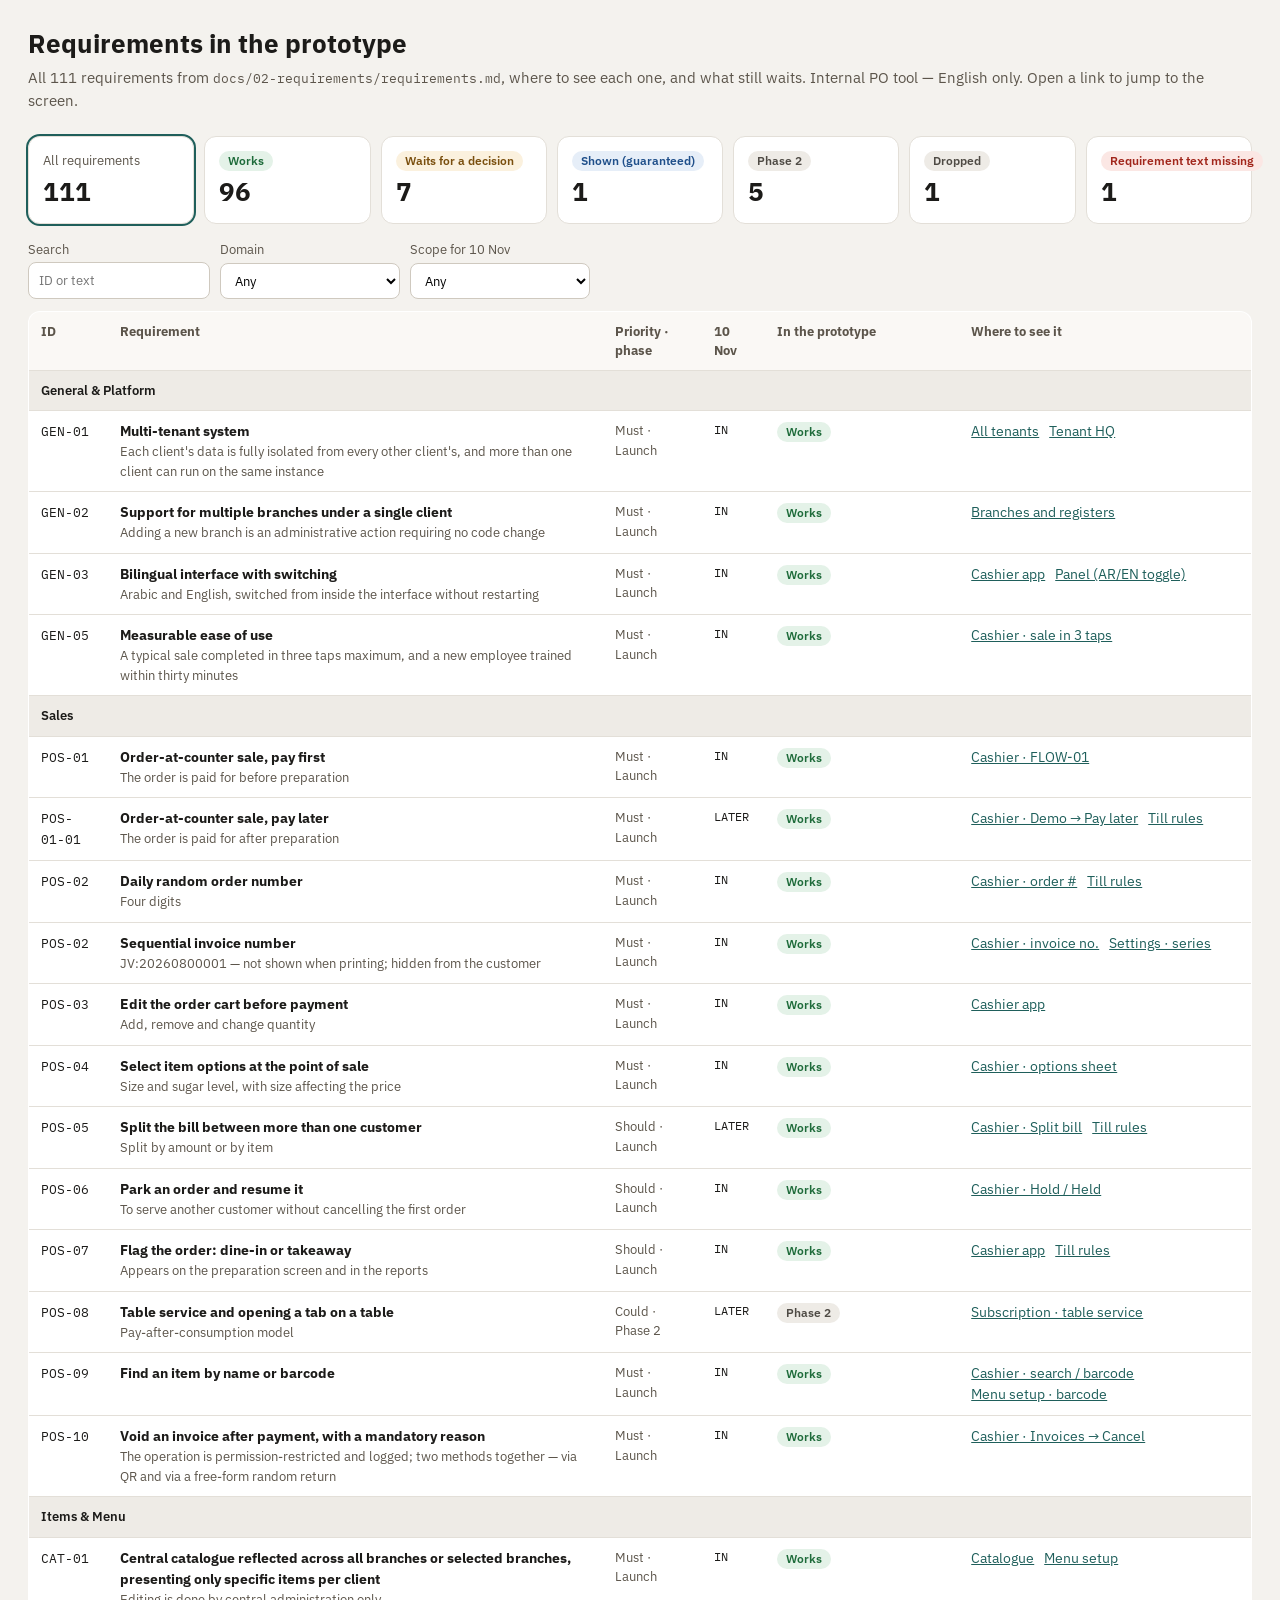
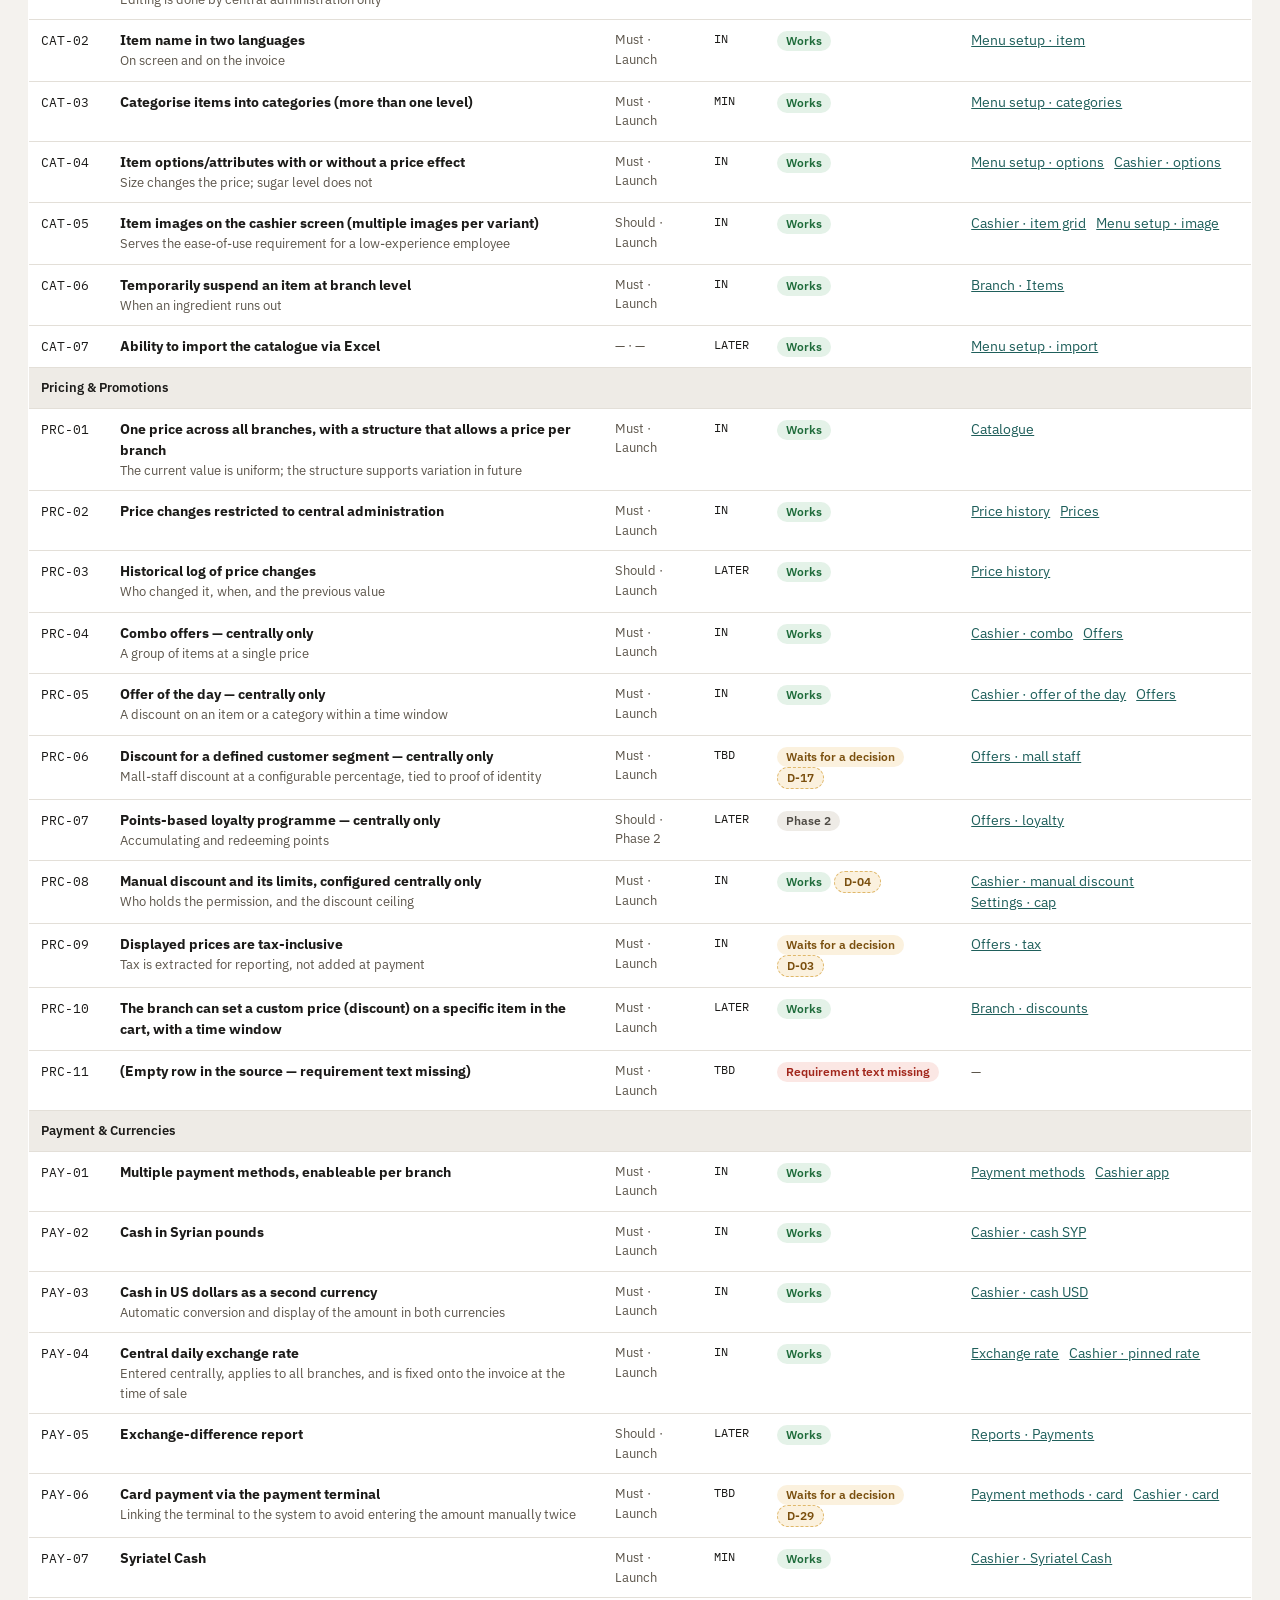
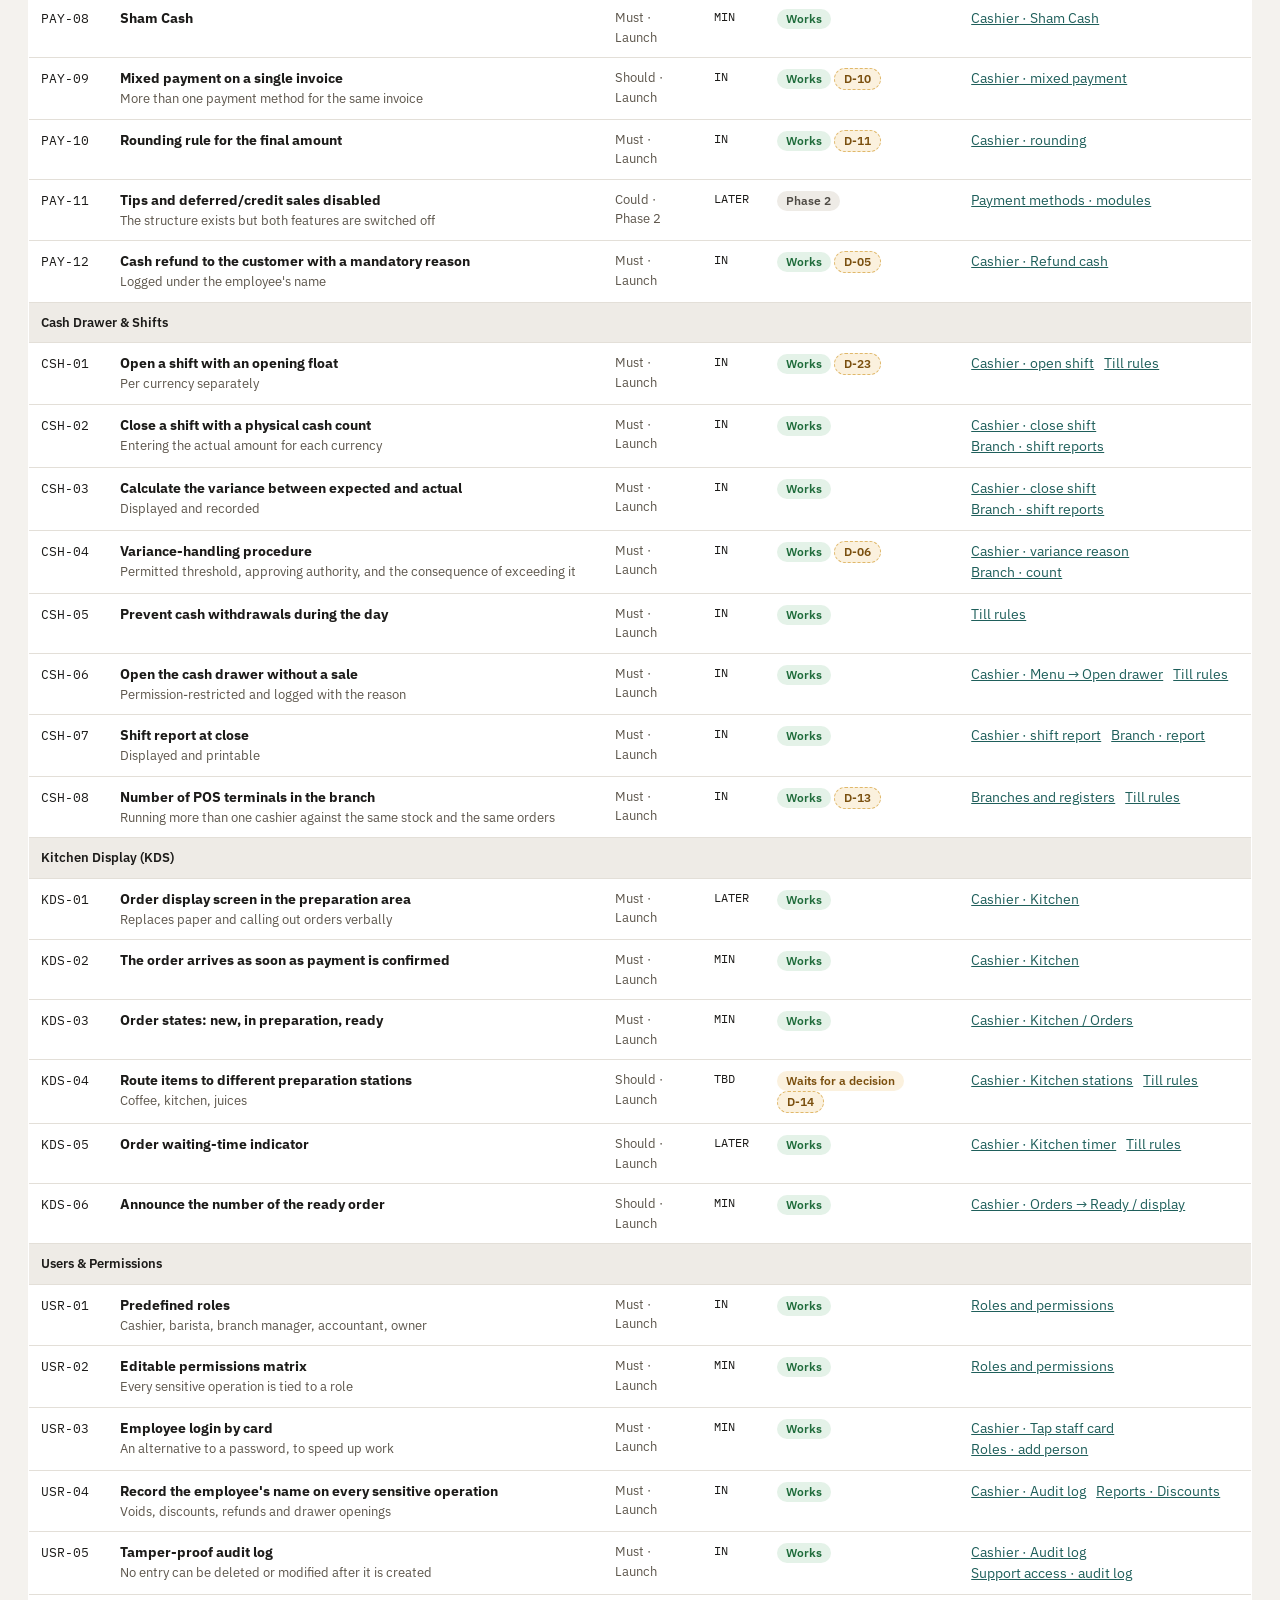
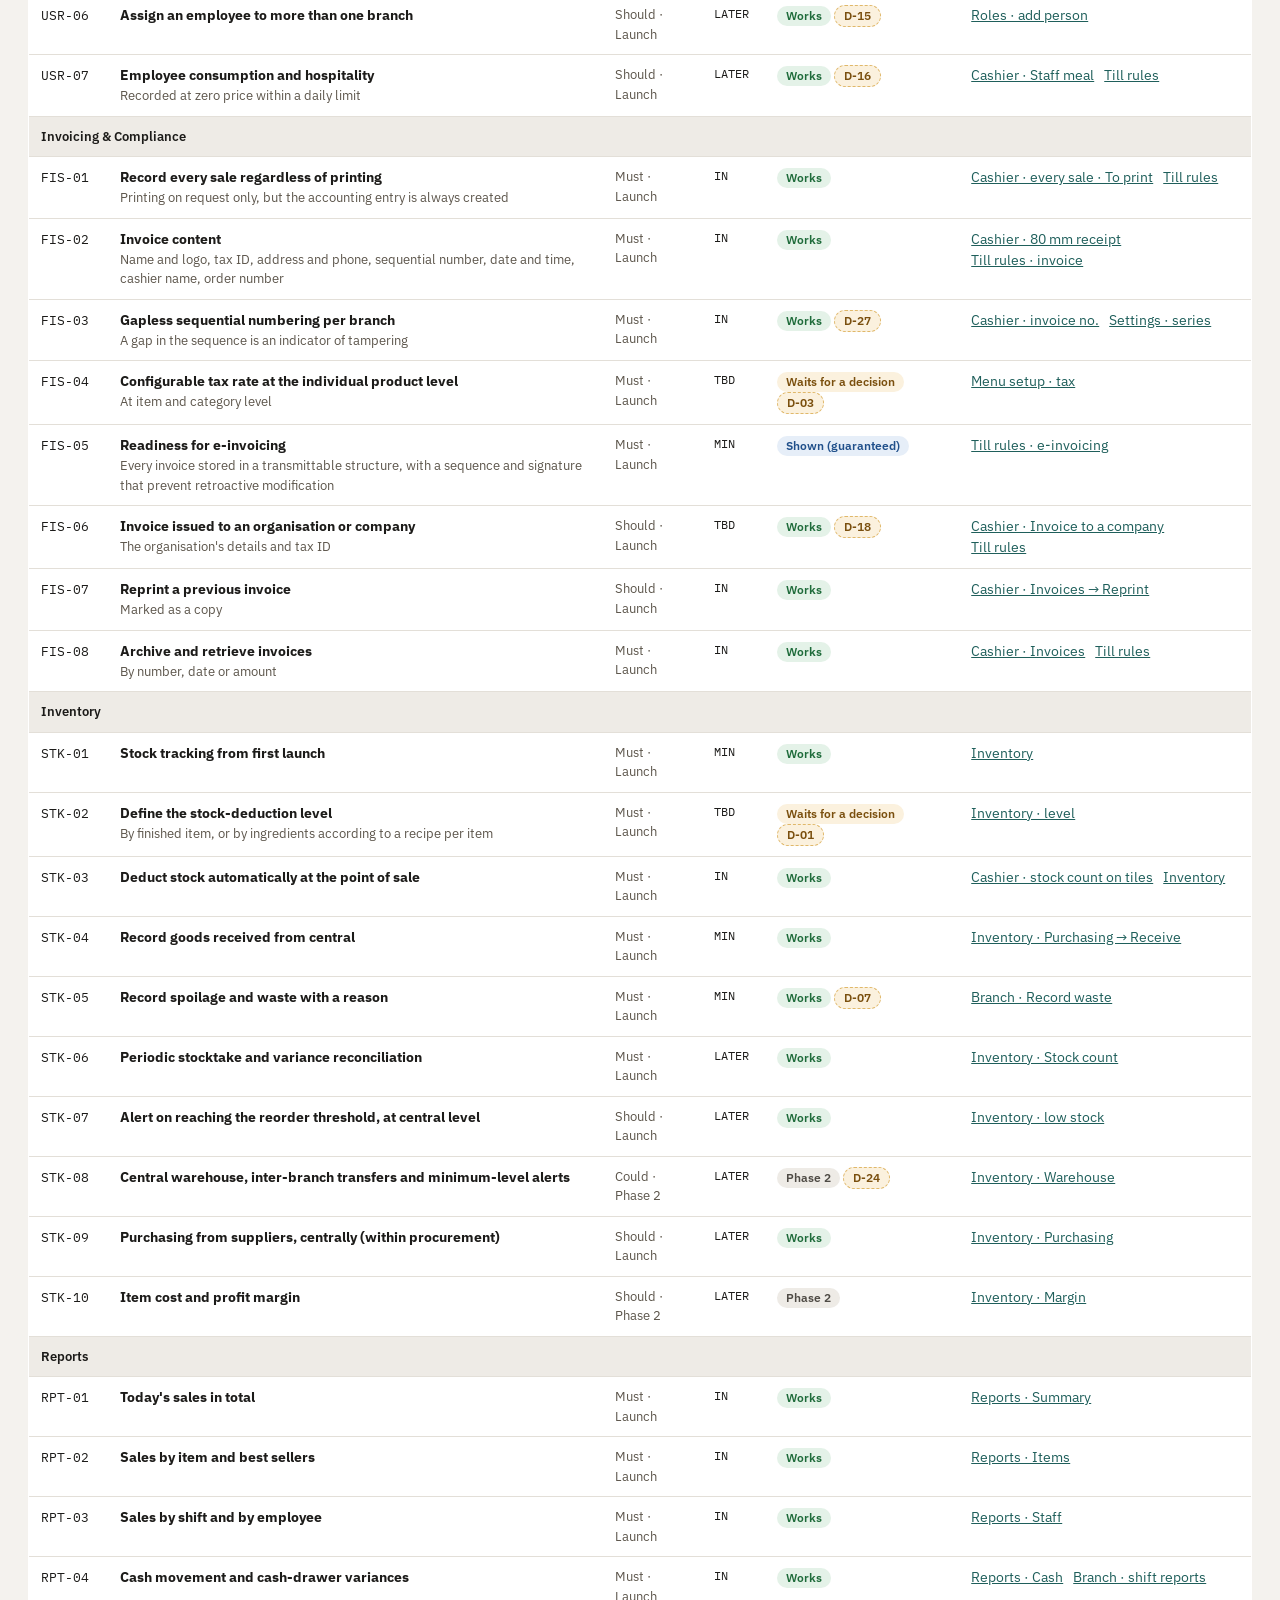
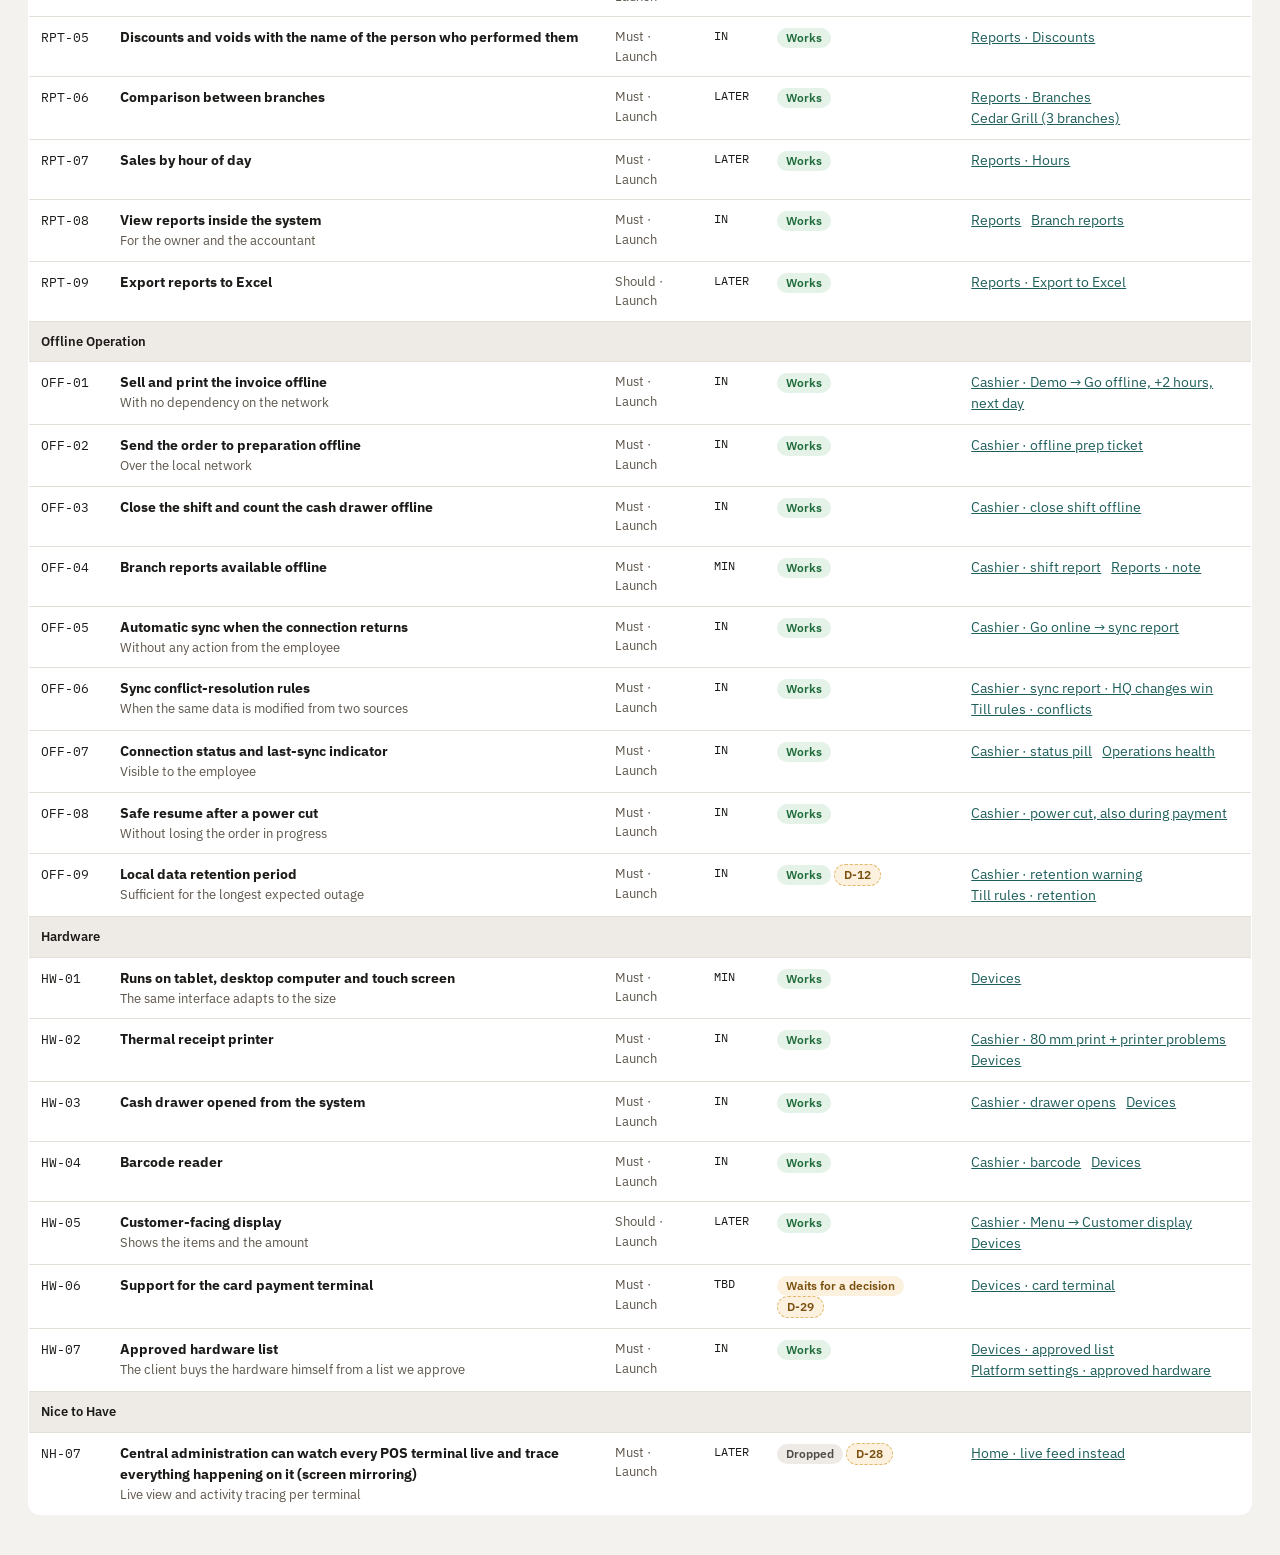
==== prototype/requirements.html @ ce024828 "Prototype complete, Sprint 2 plan, module readiness, PO agent v2" ====
<!doctype html>
<html lang="en" dir="ltr">
<head>
  <meta charset="utf-8">
  <meta name="viewport" content="width=device-width, initial-scale=1">
  <title>Quantara · Requirements in the prototype</title>
  <link rel="stylesheet" href="https://fonts.googleapis.com/css2?family=IBM+Plex+Sans:wght@400;500;600;700&family=IBM+Plex+Mono:wght@400;500&display=swap">
  <style>
    :root { --bg:#f4f2ee; --surface:#fff; --line:#e3dfd8; --ink:#1c1b19; --ink2:#5c554b; --accent:#1f5f5b; --pos:#1e6b3a; --pos-bg:#e4f2e8; --warn:#7a4f0e; --warn-bg:#fbf1de; --crit:#a1261b; --crit-bg:#fbe7e4; --neu:#4f4b45; --neu-bg:#eeebe6; --info:#1f4f8a; --info-bg:#e6eef8; }
    * { box-sizing: border-box; }
    body { margin: 0; background: var(--bg); color: var(--ink); font: 15px/1.5 "IBM Plex Sans", system-ui, sans-serif; }
    header { padding: 24px 28px 8px; }
    h1 { margin: 0 0 4px; font-size: 26px; }
    .sub { margin: 0; color: var(--ink2); }
    .tiles { display: grid; grid-template-columns: repeat(auto-fit, minmax(150px, 1fr)); gap: 10px; padding: 16px 28px; }
    .tile { background: var(--surface); border: 1px solid var(--line); border-radius: 12px; padding: 12px 14px; cursor: pointer; text-align: start; font: inherit; color: inherit; }
    .tile.on { outline: 2px solid var(--accent); }
    .tile b { display: block; font-size: 26px; }
    .bar { display: flex; flex-wrap: wrap; gap: 10px; align-items: end; padding: 0 28px 12px; }
    label { font-size: 12.5px; color: var(--ink2); display: grid; gap: 4px; }
    input, select { font: inherit; padding: 8px 10px; border: 1px solid #cfc9bf; border-radius: 8px; background: #fff; min-width: 180px; }
    main { padding: 0 28px 40px; }
    table { width: 100%; border-collapse: collapse; background: var(--surface); border: 1px solid var(--line); border-radius: 12px; overflow: hidden; }
    th, td { text-align: start; padding: 10px 12px; border-bottom: 1px solid var(--line); vertical-align: top; font-size: 14px; }
    th { background: #faf8f5; font-size: 12.5px; color: var(--ink2); position: sticky; top: 0; }
    tr.dom td { background: var(--neu-bg); font-weight: 600; font-size: 13px; }
    code { font-family: "IBM Plex Mono", monospace; font-size: 12.5px; }
    .muted { color: var(--ink2); font-size: 13px; }
    .b { display: inline-block; border-radius: 999px; padding: 1px 9px; font-size: 12px; font-weight: 600; white-space: nowrap; }
    .works { background: var(--pos-bg); color: var(--pos); } .decision { background: var(--warn-bg); color: var(--warn); } .phase2, .dropped { background: var(--neu-bg); color: var(--neu); }
    .shown { background: var(--info-bg); color: var(--info); } .open { background: var(--crit-bg); color: var(--crit); }
    .dtag { background: var(--warn-bg); color: var(--warn); border: 1px dashed #e0b86a; }
    a { color: var(--accent); } .links a { display: inline-block; margin-inline-end: 10px; }
    .n10 { font-family: "IBM Plex Mono", monospace; font-size: 12px; }
  </style>
</head>
<body>
  <header>
    <h1>Requirements in the prototype</h1>
    <p class="sub">All 111 requirements from <code>docs/02-requirements/requirements.md</code>, where to see each one, and what still waits. Internal PO tool — English only. Open a link to jump to the screen.</p>
  </header>
  <div class="tiles" id="tiles"></div>
  <div class="bar">
    <label>Search <input id="q" type="search" placeholder="ID or text"></label>
    <label>Domain <select id="dom"></select></label>
    <label>Scope for 10 Nov <select id="n10"><option value="">Any</option><option>IN</option><option>MIN</option><option>LATER</option><option>TBD</option></select></label>
  </div>
  <main><table><thead><tr><th>ID</th><th>Requirement</th><th>Priority · phase</th><th>10 Nov</th><th>In the prototype</th><th>Where to see it</th></tr></thead><tbody id="rows"></tbody></table></main>
  <script src="js/coverage-data.js"></script>
  <script>
    var STATES = { works: "Works", decision: "Waits for a decision", shown: "Shown (guaranteed)", phase2: "Phase 2", dropped: "Dropped", open: "Requirement text missing" };
    var HINT = { works: "Clickable in the prototype", decision: "Shown with a placeholder until the client decides", shown: "Shown as a rule; nothing to click", phase2: "Shown as out of the first launch", dropped: "Removed by a PO decision", open: "Fix the requirement row first" };
    var R = window.COVERAGE, f = { state: "", q: "", dom: "", n10: "" };
    function esc(s) { return String(s).replace(/[&<>"]/g, function (c) { return { "&": "&amp;", "<": "&lt;", ">": "&gt;", '"': "&quot;" }[c]; }); }
    var doms = []; R.forEach(function (r) { if (doms.indexOf(r.domain) < 0) doms.push(r.domain); });
    document.getElementById("dom").innerHTML = '<option value="">Any</option>' + doms.map(function (d) { return "<option>" + esc(d) + "</option>"; }).join("");
    function tiles() {
      var c = {}; R.forEach(function (r) { c[r.state] = (c[r.state] || 0) + 1; });
      document.getElementById("tiles").innerHTML = '<button class="tile' + (f.state ? "" : " on") + '" data-s=""><span class="muted">All requirements</span><b>' + R.length + "</b></button>" +
        Object.keys(STATES).filter(function (s) { return c[s]; }).map(function (s) { return '<button class="tile' + (f.state === s ? " on" : "") + '" data-s="' + s + '" title="' + HINT[s] + '"><span class="b ' + s + '">' + STATES[s] + "</span><b>" + c[s] + "</b></button>"; }).join("");
    }
    function draw() {
      tiles(); var last = "", q = f.q.toLowerCase();
      document.getElementById("rows").innerHTML = R.filter(function (r) {
        return (!f.state || r.state === f.state) && (!f.dom || r.domain === f.dom) && (!f.n10 || r.nov10 === f.n10) && (!q || (r.id + " " + r.title + " " + r.detail).toLowerCase().indexOf(q) > -1);
      }).map(function (r) {
        var head = r.domain !== last ? '<tr class="dom"><td colspan="6">' + esc(r.domain) + "</td></tr>" : ""; last = r.domain;
        return head + "<tr><td><code>" + esc(r.id) + "</code></td><td><b>" + esc(r.title) + '</b><div class="muted">' + esc(r.detail) + "</div></td><td class=muted>" + esc(r.priority || "—") + " · " + esc(r.phase || "—") + '</td><td class="n10">' + esc(r.nov10) + "</td>" +
          '<td><span class="b ' + r.state + '" title="' + HINT[r.state] + '">' + STATES[r.state] + "</span>" + (r.decision ? ' <span class="b dtag">' + esc(r.decision) + "</span>" : "") + "</td>" +
          '<td class="links">' + (r.links.length ? r.links.map(function (l) { return '<a href="' + esc(l[1]) + '" target="_blank">' + esc(l[0]) + "</a>"; }).join("") : '<span class="muted">—</span>') + "</td></tr>";
      }).join("");
    }
    document.getElementById("tiles").addEventListener("click", function (e) { var b = e.target.closest("[data-s]"); if (b) { f.state = b.getAttribute("data-s"); draw(); } });
    document.getElementById("q").addEventListener("input", function (e) { f.q = e.target.value; draw(); });
    document.getElementById("dom").addEventListener("change", function (e) { f.dom = e.target.value; draw(); });
    document.getElementById("n10").addEventListener("change", function (e) { f.n10 = e.target.value; draw(); });
    draw();
  </script>
</body>
</html>
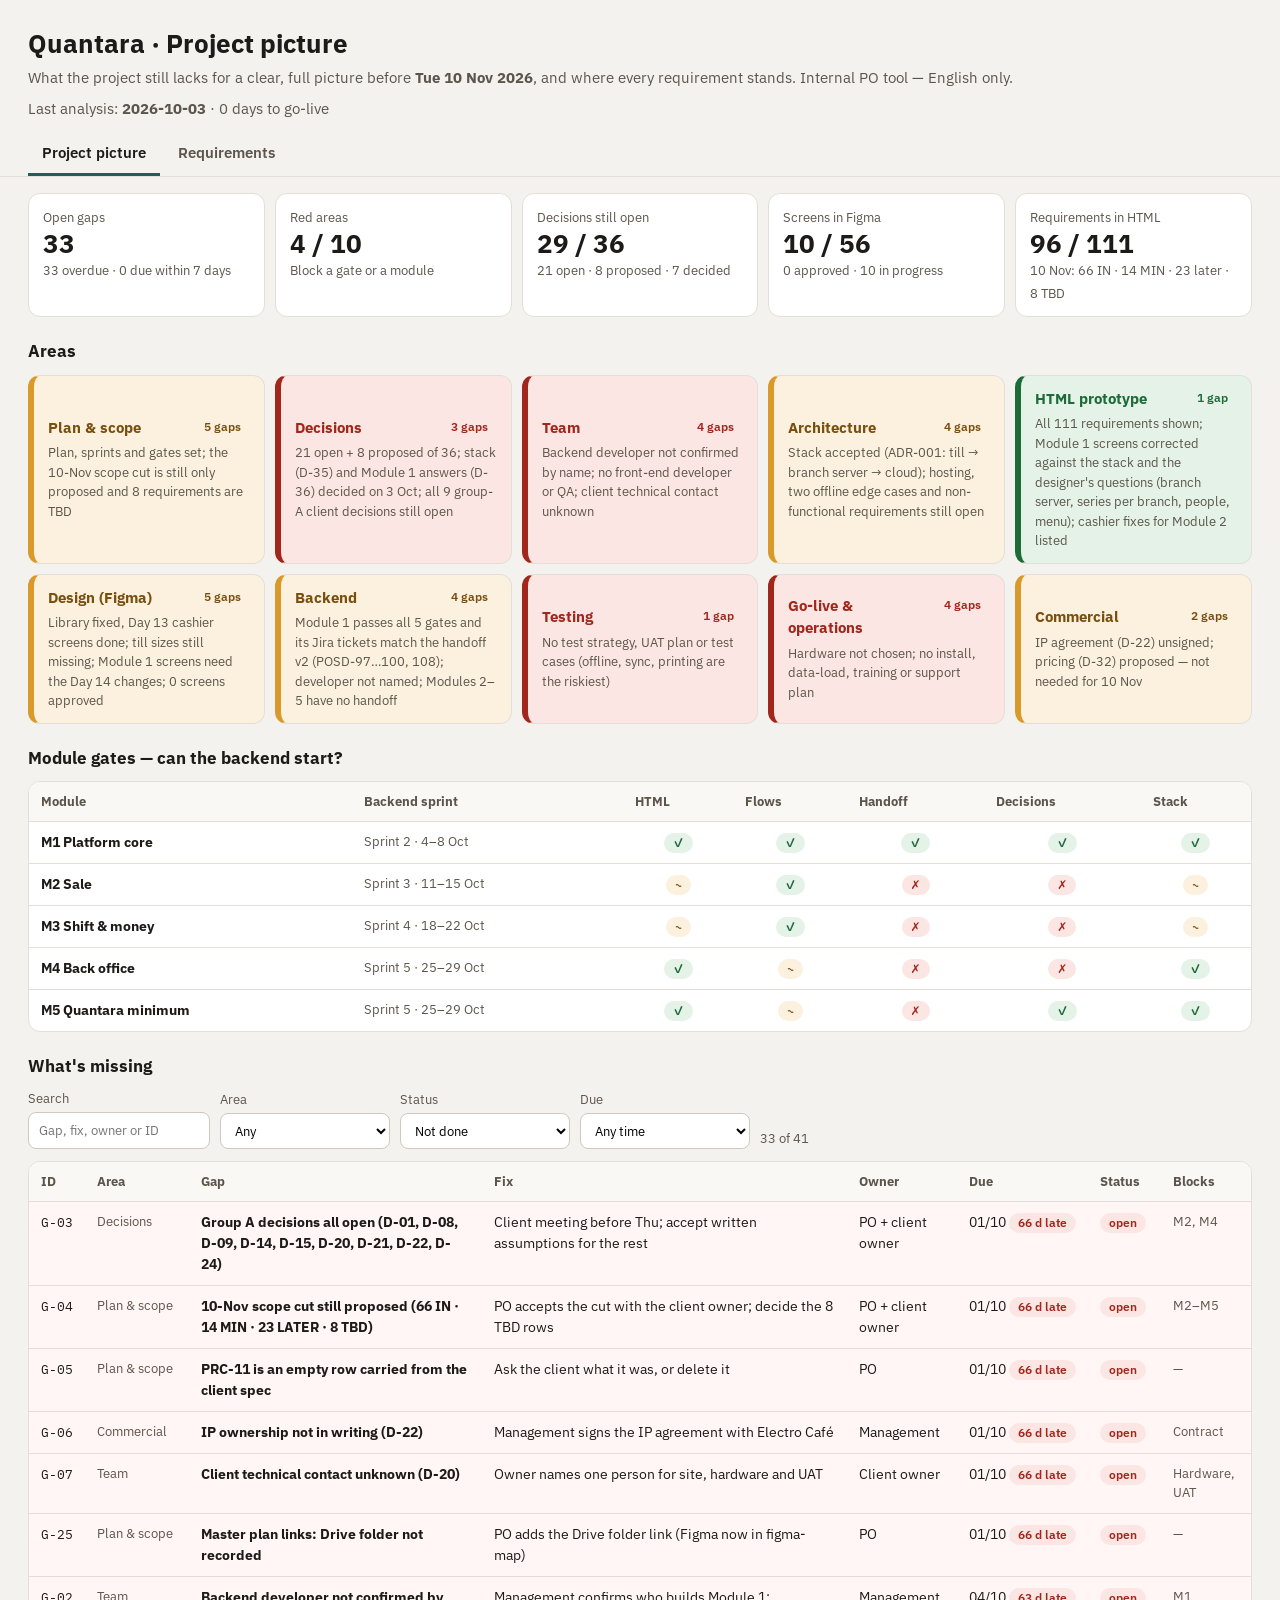
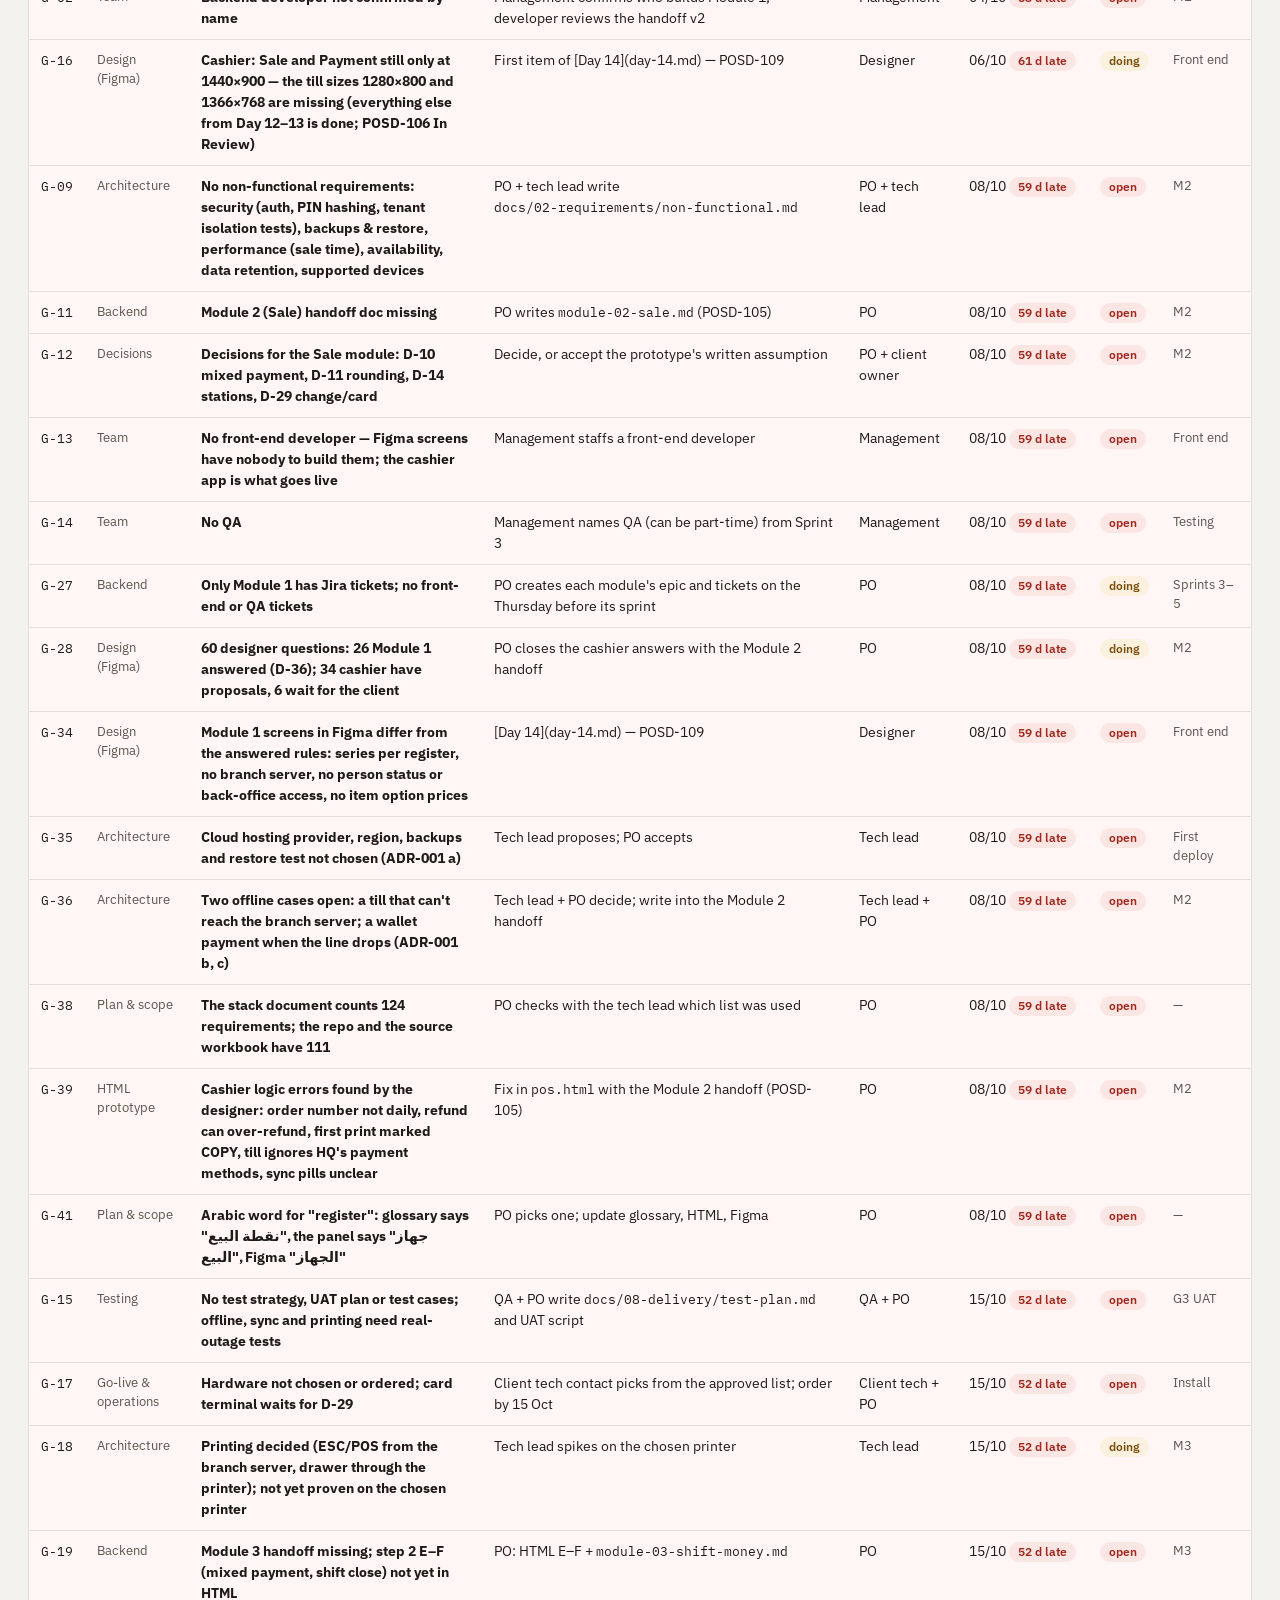
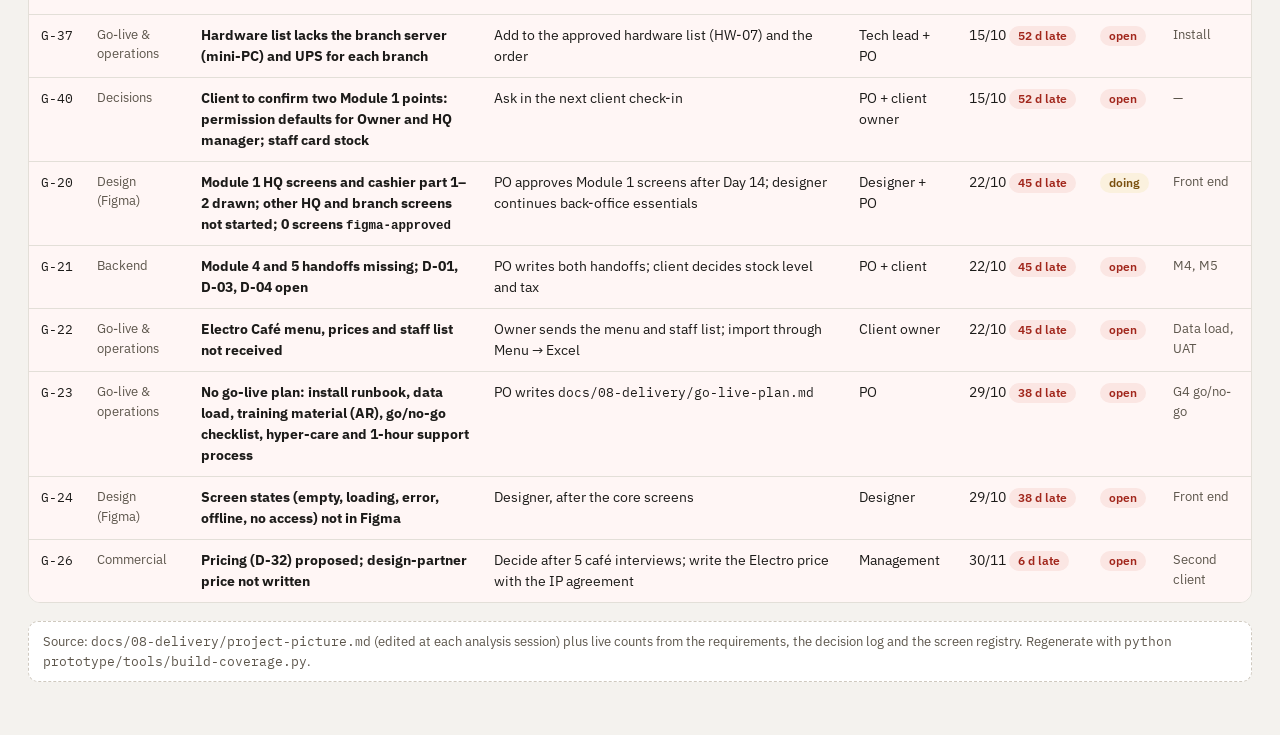
==== commit 10b93a28: "Module 1 ready for backend; Jira synced" ====
--- a/prototype/requirements.html
+++ b/prototype/requirements.html
@@ -3,77 +3,193 @@
 <head>
   <meta charset="utf-8">
   <meta name="viewport" content="width=device-width, initial-scale=1">
-  <title>Quantara · Requirements in the prototype</title>
+  <title>Quantara · Project picture</title>
   <link rel="stylesheet" href="https://fonts.googleapis.com/css2?family=IBM+Plex+Sans:wght@400;500;600;700&family=IBM+Plex+Mono:wght@400;500&display=swap">
   <style>
-    :root { --bg:#f4f2ee; --surface:#fff; --line:#e3dfd8; --ink:#1c1b19; --ink2:#5c554b; --accent:#1f5f5b; --pos:#1e6b3a; --pos-bg:#e4f2e8; --warn:#7a4f0e; --warn-bg:#fbf1de; --crit:#a1261b; --crit-bg:#fbe7e4; --neu:#4f4b45; --neu-bg:#eeebe6; --info:#1f4f8a; --info-bg:#e6eef8; }
+    :root { --bg:#f4f2ee; --surface:#fff; --line:#e3dfd8; --ink:#1c1b19; --ink2:#5c554b; --accent:#1f5f5b; --pos:#1e6b3a; --pos-bg:#e4f2e8; --warn:#7a4f0e; --warn-bg:#fbf1de; --crit:#a1261b; --crit-bg:#fbe6e3; --neu:#5c554b; --neu-bg:#efece6; --info:#1f5fa8; --info-bg:#e3edf9; }
     * { box-sizing: border-box; }
     body { margin: 0; background: var(--bg); color: var(--ink); font: 15px/1.5 "IBM Plex Sans", system-ui, sans-serif; }
-    header { padding: 24px 28px 8px; }
+    header { padding: 24px 28px 0; display: flex; flex-wrap: wrap; gap: 8px 24px; align-items: end; justify-content: space-between; }
     h1 { margin: 0 0 4px; font-size: 26px; }
+    h2 { font-size: 17px; margin: 22px 0 10px; }
     .sub { margin: 0; color: var(--ink2); }
-    .tiles { display: grid; grid-template-columns: repeat(auto-fit, minmax(150px, 1fr)); gap: 10px; padding: 16px 28px; }
-    .tile { background: var(--surface); border: 1px solid var(--line); border-radius: 12px; padding: 12px 14px; cursor: pointer; text-align: start; font: inherit; color: inherit; }
-    .tile.on { outline: 2px solid var(--accent); }
-    .tile b { display: block; font-size: 26px; }
-    .bar { display: flex; flex-wrap: wrap; gap: 10px; align-items: end; padding: 0 28px 12px; }
+    nav.tabs { display: flex; gap: 4px; padding: 14px 28px 0; border-bottom: 1px solid var(--line); }
+    nav.tabs button { font: inherit; font-weight: 600; background: none; border: 0; border-bottom: 3px solid transparent; padding: 8px 14px; color: var(--ink2); cursor: pointer; }
+    nav.tabs button.on { color: var(--ink); border-bottom-color: var(--accent); }
+    section[hidden] { display: none; }
+    .wrap { padding: 16px 28px 40px; }
+    .tiles { display: grid; grid-template-columns: repeat(auto-fit, minmax(150px, 1fr)); gap: 10px; }
+    .tile { background: var(--surface); border: 1px solid var(--line); border-radius: 12px; padding: 12px 14px; text-align: start; font: inherit; color: inherit; }
+    button.tile { cursor: pointer; } .tile.on { outline: 2px solid var(--accent); }
+    .tile b { display: block; font-size: 26px; line-height: 1.2; }
+    .tile small { color: var(--ink2); font-size: 12.5px; }
+    .areas { display: grid; grid-template-columns: repeat(auto-fill, minmax(230px, 1fr)); gap: 10px; }
+    .area { border-inline-start: 6px solid var(--neu); cursor: pointer; }
+    .area.green { border-inline-start-color: var(--pos); } .area.amber { border-inline-start-color: #d99a2b; } .area.red { border-inline-start-color: var(--crit); }
+    .area h3 { margin: 0 0 4px; font-size: 15px; display: flex; justify-content: space-between; gap: 8px; }
+    .area p { margin: 0; font-size: 13px; color: var(--ink2); }
+    .bar { display: flex; flex-wrap: wrap; gap: 10px; align-items: end; margin: 6px 0 12px; }
     label { font-size: 12.5px; color: var(--ink2); display: grid; gap: 4px; }
-    input, select { font: inherit; padding: 8px 10px; border: 1px solid #cfc9bf; border-radius: 8px; background: #fff; min-width: 180px; }
-    main { padding: 0 28px 40px; }
-    table { width: 100%; border-collapse: collapse; background: var(--surface); border: 1px solid var(--line); border-radius: 12px; overflow: hidden; }
+    input, select { font: inherit; padding: 8px 10px; border: 1px solid #cfc9bf; border-radius: 8px; background: #fff; min-width: 170px; }
+    .tablewrap { overflow-x: auto; border: 1px solid var(--line); border-radius: 12px; background: var(--surface); }
+    table { width: 100%; border-collapse: collapse; }
     th, td { text-align: start; padding: 10px 12px; border-bottom: 1px solid var(--line); vertical-align: top; font-size: 14px; }
     th { background: #faf8f5; font-size: 12.5px; color: var(--ink2); position: sticky; top: 0; }
+    tr:last-child td { border-bottom: 0; }
     tr.dom td { background: var(--neu-bg); font-weight: 600; font-size: 13px; }
+    tr.late td { background: #fff6f5; }
+    td code { white-space: nowrap; }
     code { font-family: "IBM Plex Mono", monospace; font-size: 12.5px; }
     .muted { color: var(--ink2); font-size: 13px; }
     .b { display: inline-block; border-radius: 999px; padding: 1px 9px; font-size: 12px; font-weight: 600; white-space: nowrap; }
-    .works { background: var(--pos-bg); color: var(--pos); } .decision { background: var(--warn-bg); color: var(--warn); } .phase2, .dropped { background: var(--neu-bg); color: var(--neu); }
-    .shown { background: var(--info-bg); color: var(--info); } .open { background: var(--crit-bg); color: var(--crit); }
+    .works, .green, .done, .yes { background: var(--pos-bg); color: var(--pos); }
+    .decision, .amber, .doing, .part { background: var(--warn-bg); color: var(--warn); }
+    .phase2, .dropped { background: var(--neu-bg); color: var(--neu); }
+    .shown { background: var(--info-bg); color: var(--info); }
+    .open, .red, .no, .overdue { background: var(--crit-bg); color: var(--crit); }
     .dtag { background: var(--warn-bg); color: var(--warn); border: 1px dashed #e0b86a; }
     a { color: var(--accent); } .links a { display: inline-block; margin-inline-end: 10px; }
     .n10 { font-family: "IBM Plex Mono", monospace; font-size: 12px; }
+    .gates td:not(:first-child):not(:nth-child(2)) { text-align: center; }
+    .note { background: var(--surface); border: 1px dashed #cfc9bf; border-radius: 10px; padding: 10px 14px; font-size: 13px; color: var(--ink2); margin-top: 18px; }
   </style>
 </head>
 <body>
   <header>
-    <h1>Requirements in the prototype</h1>
-    <p class="sub">All 111 requirements from <code>docs/02-requirements/requirements.md</code>, where to see each one, and what still waits. Internal PO tool — English only. Open a link to jump to the screen.</p>
+    <div>
+      <h1>Quantara · Project picture</h1>
+      <p class="sub">What the project still lacks for a clear, full picture before <b>Tue 10 Nov 2026</b>, and where every requirement stands. Internal PO tool — English only.</p>
+    </div>
+    <p class="sub" id="stamp"></p>
   </header>
-  <div class="tiles" id="tiles"></div>
-  <div class="bar">
-    <label>Search <input id="q" type="search" placeholder="ID or text"></label>
-    <label>Domain <select id="dom"></select></label>
-    <label>Scope for 10 Nov <select id="n10"><option value="">Any</option><option>IN</option><option>MIN</option><option>LATER</option><option>TBD</option></select></label>
-  </div>
-  <main><table><thead><tr><th>ID</th><th>Requirement</th><th>Priority · phase</th><th>10 Nov</th><th>In the prototype</th><th>Where to see it</th></tr></thead><tbody id="rows"></tbody></table></main>
+  <nav class="tabs" role="tablist">
+    <button role="tab" data-tab="picture" class="on">Project picture</button>
+    <button role="tab" data-tab="reqs">Requirements</button>
+  </nav>
+
+  <section id="picture" class="wrap">
+    <div class="tiles" id="kpis"></div>
+    <h2>Areas</h2>
+    <div class="areas" id="areas"></div>
+    <h2>Module gates — can the backend start?</h2>
+    <div class="tablewrap"><table class="gates"><thead><tr><th>Module</th><th>Backend sprint</th><th>HTML</th><th>Flows</th><th>Handoff</th><th>Decisions</th><th>Stack</th></tr></thead><tbody id="gates"></tbody></table></div>
+    <h2>What's missing</h2>
+    <div class="bar">
+      <label>Search <input id="gq" type="search" placeholder="Gap, fix, owner or ID"></label>
+      <label>Area <select id="garea"></select></label>
+      <label>Status <select id="gstatus"><option value="">Not done</option><option value="all">All</option><option>open</option><option>doing</option><option>done</option></select></label>
+      <label>Due <select id="gdue"><option value="">Any time</option><option value="late">Overdue</option><option value="7">Within 7 days</option><option value="14">Within 14 days</option></select></label>
+      <span class="muted" id="gcount"></span>
+    </div>
+    <div class="tablewrap"><table><thead><tr><th>ID</th><th>Area</th><th>Gap</th><th>Fix</th><th>Owner</th><th>Due</th><th>Status</th><th>Blocks</th></tr></thead><tbody id="gaps"></tbody></table></div>
+    <p class="note">Source: <code>docs/08-delivery/project-picture.md</code> (edited at each analysis session) plus live counts from the requirements, the decision log and the screen registry. Regenerate with <code>python prototype/tools/build-coverage.py</code>.</p>
+  </section>
+
+  <section id="reqs" class="wrap" hidden>
+    <div class="tiles" id="tiles"></div>
+    <div class="bar" style="margin-top:14px">
+      <label>Search <input id="q" type="search" placeholder="ID or text"></label>
+      <label>Domain <select id="dom"></select></label>
+      <label>Backend module <select id="mod"><option value="">Any</option><option>M1</option><option>M2</option><option>M3</option><option>M4</option></select></label>
+      <label>Scope for 10 Nov <select id="n10"><option value="">Any</option><option>IN</option><option>MIN</option><option>LATER</option><option>TBD</option></select></label>
+    </div>
+    <div class="tablewrap"><table><thead><tr><th>ID</th><th>Requirement</th><th>Priority · phase</th><th>10 Nov</th><th>Module</th><th>In the prototype</th><th>Where to see it</th></tr></thead><tbody id="rows"></tbody></table></div>
+  </section>
+
   <script src="js/coverage-data.js"></script>
+  <script src="js/project-data.js"></script>
   <script>
+    function esc(s) { return String(s == null ? "" : s).replace(/[&<>"]/g, function (c) { return { "&": "&amp;", "<": "&lt;", ">": "&gt;", '"': "&quot;" }[c]; }); }
+    function $(id) { return document.getElementById(id); }
+    function md(s) { return esc(s).replace(/`([^`]+)`/g, "<code>$1</code>"); }
+    var P = window.PROJECT, R = window.COVERAGE;
+    var TODAY = new Date(); TODAY.setHours(0, 0, 0, 0);
+    var GOLIVE = new Date(2026, 10, 10);
+    function days(iso) { var p = iso.split("-"); return Math.round((new Date(+p[0], +p[1] - 1, +p[2]) - TODAY) / 864e5); }
+    function dueText(iso) { var d = days(iso), p = iso.split("-"), lbl = p[2] + "/" + p[1]; return d < 0 ? lbl + ' <span class="b overdue">' + (-d) + " d late</span>" : d === 0 ? lbl + ' <span class="b amber">today</span>' : lbl + ' <span class="muted">in ' + d + " d</span>"; }
+
+    /* ---------- tabs ---------- */
+    document.querySelector("nav.tabs").addEventListener("click", function (e) {
+      var b = e.target.closest("[data-tab]"); if (!b) return;
+      document.querySelectorAll("nav.tabs button").forEach(function (x) { x.classList.toggle("on", x === b); });
+      $("picture").hidden = b.dataset.tab !== "picture"; $("reqs").hidden = b.dataset.tab !== "reqs";
+    });
+
+    /* ---------- project picture ---------- */
+    var C = P.counts, g = { q: "", area: "", status: "", due: "" };
+    $("stamp").innerHTML = "Last analysis: <b>" + esc(P.last_analysis) + "</b> · " + Math.max(0, Math.round((GOLIVE - TODAY) / 864e5)) + " days to go-live";
+    var notDone = P.gaps.filter(function (x) { return x.Status !== "done"; });
+    var late = notDone.filter(function (x) { return days(x.Due) < 0; }).length, soon = notDone.filter(function (x) { var d = days(x.Due); return d >= 0 && d <= 7; }).length;
+    var reqWorks = C.req_state.works || 0, dec = C.decisions, scr = C.screens, scrTotal = Object.keys(scr).reduce(function (a, k) { return a + scr[k]; }, 0);
+    $("kpis").innerHTML = [
+      ["Open gaps", notDone.length, late + " overdue · " + soon + " due within 7 days"],
+      ["Red areas", P.areas.filter(function (a) { return a.Health === "red"; }).length + " / " + P.areas.length, "Block a gate or a module"],
+      ["Decisions still open", (dec.open || 0) + (dec.proposed || 0) + " / " + ((dec.open || 0) + (dec.proposed || 0) + (dec.decided || 0)), (dec.open || 0) + " open · " + (dec.proposed || 0) + " proposed · " + (dec.decided || 0) + " decided"],
+      ["Screens in Figma", (scr["figma-wip"] || 0) + (scr["figma-approved"] || 0) + " / " + scrTotal, (scr["figma-approved"] || 0) + " approved · " + (scr["figma-wip"] || 0) + " in progress"],
+      ["Requirements in HTML", reqWorks + " / " + C.requirements, "10 Nov: " + (C.nov10.IN || 0) + " IN · " + (C.nov10.MIN || 0) + " MIN · " + (C.nov10.LATER || 0) + " later · " + (C.nov10.TBD || 0) + " TBD"]
+    ].map(function (k) { return '<div class="tile"><small>' + esc(k[0]) + "</small><b>" + esc(k[1]) + "</b><small>" + esc(k[2]) + "</small></div>"; }).join("");
+
+    function drawAreas() {
+      $("areas").innerHTML = P.areas.map(function (a) {
+        var n = notDone.filter(function (x) { return x.Area === a.Area; }).length;
+        return '<button class="tile area ' + esc(a.Health) + (g.area === a.Area ? " on" : "") + '" data-area="' + esc(a.Area) + '"><h3>' + esc(a.Area) + ' <span class="b ' + esc(a.Health) + '">' + (n ? n + " gap" + (n > 1 ? "s" : "") : "ok") + "</span></h3><p>" + esc(a.Summary) + "</p></button>";
+      }).join("");
+    }
+    $("areas").addEventListener("click", function (e) { var b = e.target.closest("[data-area]"); if (!b) return; g.area = g.area === b.dataset.area ? "" : b.dataset.area; $("garea").value = g.area; drawAreas(); drawGaps(); });
+
+    var GATE = { yes: "✓", no: "✗", part: "~" };
+    $("gates").innerHTML = P.modules.map(function (m) {
+      return "<tr><td><b>" + esc(m.Module) + '</b></td><td class="muted">' + esc(m["Backend sprint"]) + "</td>" + ["HTML", "Flows", "Handoff", "Decisions", "Stack"].map(function (k) { var v = m[k]; return '<td><span class="b ' + esc(v) + '">' + (GATE[v] || esc(v)) + "</span></td>"; }).join("") + "</tr>";
+    }).join("");
+
+    var areasList = []; P.gaps.forEach(function (x) { if (areasList.indexOf(x.Area) < 0) areasList.push(x.Area); });
+    $("garea").innerHTML = '<option value="">Any</option>' + areasList.map(function (a) { return "<option>" + esc(a) + "</option>"; }).join("");
+    function drawGaps() {
+      var q = g.q.toLowerCase();
+      var list = P.gaps.filter(function (x) {
+        var st = g.status === "" ? x.Status !== "done" : g.status === "all" ? true : x.Status === g.status, d = days(x.Due);
+        var due = !g.due || (g.due === "late" ? d < 0 && x.Status !== "done" : d <= +g.due);
+        return st && due && (!g.area || x.Area === g.area) && (!q || (x.ID + " " + x.Gap + " " + x.Fix + " " + x.Owner + " " + x.Blocks).toLowerCase().indexOf(q) > -1);
+      }).sort(function (a, b) { return a.Due < b.Due ? -1 : a.Due > b.Due ? 1 : a.ID < b.ID ? -1 : 1; });
+      $("gcount").textContent = list.length + " of " + P.gaps.length;
+      $("gaps").innerHTML = list.map(function (x) {
+        var isLate = days(x.Due) < 0 && x.Status !== "done";
+        return '<tr class="' + (isLate ? "late" : "") + '"><td><code>' + esc(x.ID) + '</code></td><td class="muted">' + esc(x.Area) + "</td><td><b>" + md(x.Gap) + "</b></td><td>" + md(x.Fix) + "</td><td>" + esc(x.Owner) + '</td><td style="white-space:nowrap">' + (x.Status === "done" ? esc(x.Due) : dueText(x.Due)) + '</td><td><span class="b ' + esc(x.Status) + '">' + esc(x.Status) + '</span></td><td class="muted">' + esc(x.Blocks) + "</td></tr>";
+      }).join("") || '<tr><td colspan="8" class="muted">Nothing matches.</td></tr>';
+    }
+    $("gq").addEventListener("input", function (e) { g.q = e.target.value; drawGaps(); });
+    $("garea").addEventListener("change", function (e) { g.area = e.target.value; drawAreas(); drawGaps(); });
+    $("gstatus").addEventListener("change", function (e) { g.status = e.target.value; drawGaps(); });
+    $("gdue").addEventListener("change", function (e) { g.due = e.target.value; drawGaps(); });
+    drawAreas(); drawGaps();
+
+    /* ---------- requirements ---------- */
     var STATES = { works: "Works", decision: "Waits for a decision", shown: "Shown (guaranteed)", phase2: "Phase 2", dropped: "Dropped", open: "Requirement text missing" };
-    var HINT = { works: "Clickable in the prototype", decision: "Shown with a placeholder until the client decides", shown: "Shown as a rule; nothing to click", phase2: "Shown as out of the first launch", dropped: "Removed by a PO decision", open: "Fix the requirement row first" };
-    var R = window.COVERAGE, f = { state: "", q: "", dom: "", n10: "" };
-    function esc(s) { return String(s).replace(/[&<>"]/g, function (c) { return { "&": "&amp;", "<": "&lt;", ">": "&gt;", '"': "&quot;" }[c]; }); }
+    var HINT = { works: "Clickable in the prototype", decision: "Shown with a placeholder until the client decides", shown: "Shown as a rule; nothing to click", phase2: "Shown as out of the first launch", dropped: "Replaced by a decision", open: "The source row is empty" };
+    var f = { state: "", q: "", dom: "", n10: "", mod: "" };
     var doms = []; R.forEach(function (r) { if (doms.indexOf(r.domain) < 0) doms.push(r.domain); });
-    document.getElementById("dom").innerHTML = '<option value="">Any</option>' + doms.map(function (d) { return "<option>" + esc(d) + "</option>"; }).join("");
+    $("dom").innerHTML = '<option value="">Any</option>' + doms.map(function (d) { return "<option>" + esc(d) + "</option>"; }).join("");
     function tiles() {
       var c = {}; R.forEach(function (r) { c[r.state] = (c[r.state] || 0) + 1; });
-      document.getElementById("tiles").innerHTML = '<button class="tile' + (f.state ? "" : " on") + '" data-s=""><span class="muted">All requirements</span><b>' + R.length + "</b></button>" +
+      $("tiles").innerHTML = '<button class="tile' + (f.state ? "" : " on") + '" data-s=""><small>All requirements</small><b>' + R.length + "</b></button>" +
         Object.keys(STATES).filter(function (s) { return c[s]; }).map(function (s) { return '<button class="tile' + (f.state === s ? " on" : "") + '" data-s="' + s + '" title="' + HINT[s] + '"><span class="b ' + s + '">' + STATES[s] + "</span><b>" + c[s] + "</b></button>"; }).join("");
     }
     function draw() {
       tiles(); var last = "", q = f.q.toLowerCase();
-      document.getElementById("rows").innerHTML = R.filter(function (r) {
-        return (!f.state || r.state === f.state) && (!f.dom || r.domain === f.dom) && (!f.n10 || r.nov10 === f.n10) && (!q || (r.id + " " + r.title + " " + r.detail).toLowerCase().indexOf(q) > -1);
+      $("rows").innerHTML = R.filter(function (r) {
+        return (!f.state || r.state === f.state) && (!f.dom || r.domain === f.dom) && (!f.mod || r.module === f.mod) && (!f.n10 || r.nov10 === f.n10) && (!q || (r.id + " " + r.title + " " + r.detail).toLowerCase().indexOf(q) > -1);
       }).map(function (r) {
-        var head = r.domain !== last ? '<tr class="dom"><td colspan="6">' + esc(r.domain) + "</td></tr>" : ""; last = r.domain;
-        return head + "<tr><td><code>" + esc(r.id) + "</code></td><td><b>" + esc(r.title) + '</b><div class="muted">' + esc(r.detail) + "</div></td><td class=muted>" + esc(r.priority || "—") + " · " + esc(r.phase || "—") + '</td><td class="n10">' + esc(r.nov10) + "</td>" +
+        var head = r.domain !== last ? '<tr class="dom"><td colspan="7">' + esc(r.domain) + "</td></tr>" : ""; last = r.domain;
+        return head + "<tr><td><code>" + esc(r.id) + "</code></td><td><b>" + esc(r.title) + '</b><div class="muted">' + esc(r.detail) + "</div></td><td class=muted>" + esc(r.priority || "—") + " · " + esc(r.phase || "—") + '</td><td class="n10">' + esc(r.nov10) + '</td><td class="n10">' + esc(r.module) + "</td>" +
           '<td><span class="b ' + r.state + '" title="' + HINT[r.state] + '">' + STATES[r.state] + "</span>" + (r.decision ? ' <span class="b dtag">' + esc(r.decision) + "</span>" : "") + "</td>" +
           '<td class="links">' + (r.links.length ? r.links.map(function (l) { return '<a href="' + esc(l[1]) + '" target="_blank">' + esc(l[0]) + "</a>"; }).join("") : '<span class="muted">—</span>') + "</td></tr>";
       }).join("");
     }
-    document.getElementById("tiles").addEventListener("click", function (e) { var b = e.target.closest("[data-s]"); if (b) { f.state = b.getAttribute("data-s"); draw(); } });
-    document.getElementById("q").addEventListener("input", function (e) { f.q = e.target.value; draw(); });
-    document.getElementById("dom").addEventListener("change", function (e) { f.dom = e.target.value; draw(); });
-    document.getElementById("n10").addEventListener("change", function (e) { f.n10 = e.target.value; draw(); });
+    $("tiles").addEventListener("click", function (e) { var b = e.target.closest("[data-s]"); if (b) { f.state = b.getAttribute("data-s"); draw(); } });
+    $("q").addEventListener("input", function (e) { f.q = e.target.value; draw(); });
+    $("dom").addEventListener("change", function (e) { f.dom = e.target.value; draw(); });
+    $("mod").addEventListener("change", function (e) { f.mod = e.target.value; draw(); });
+    $("n10").addEventListener("change", function (e) { f.n10 = e.target.value; draw(); });
     draw();
   </script>
 </body>
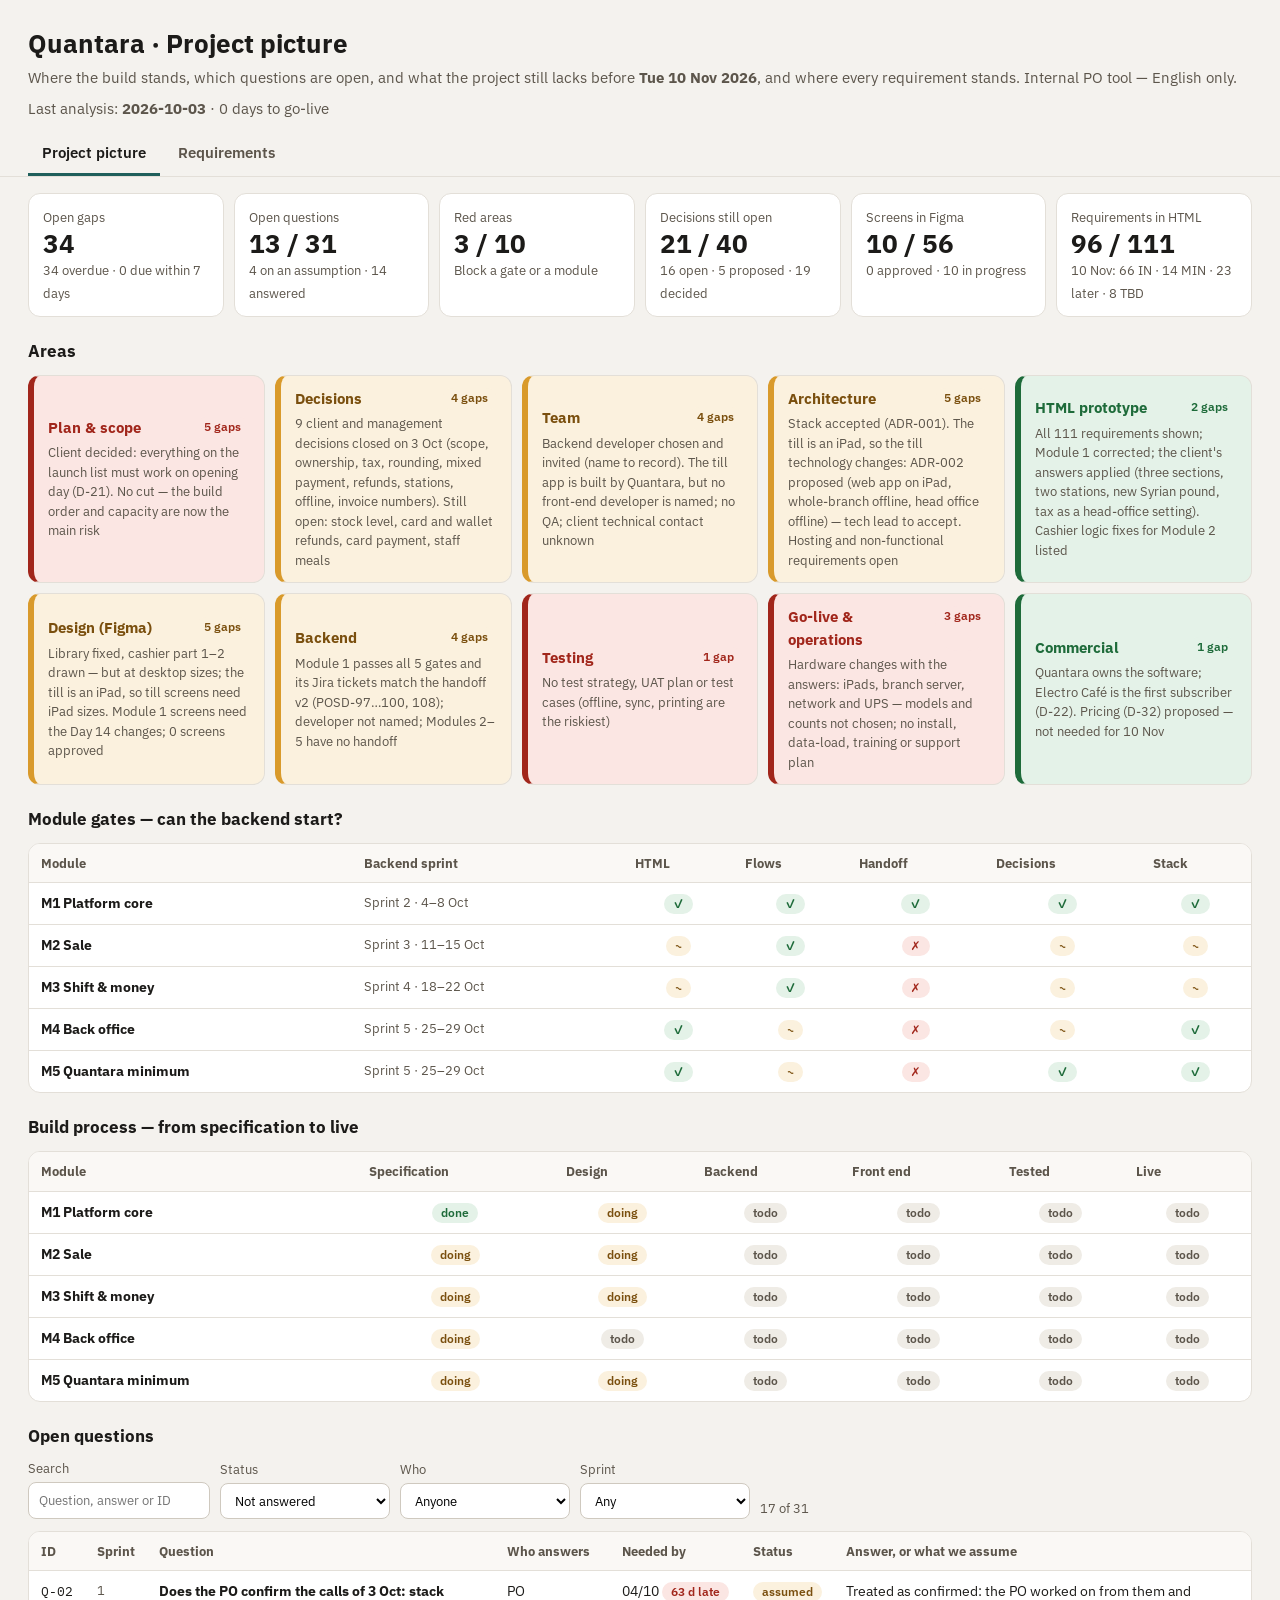
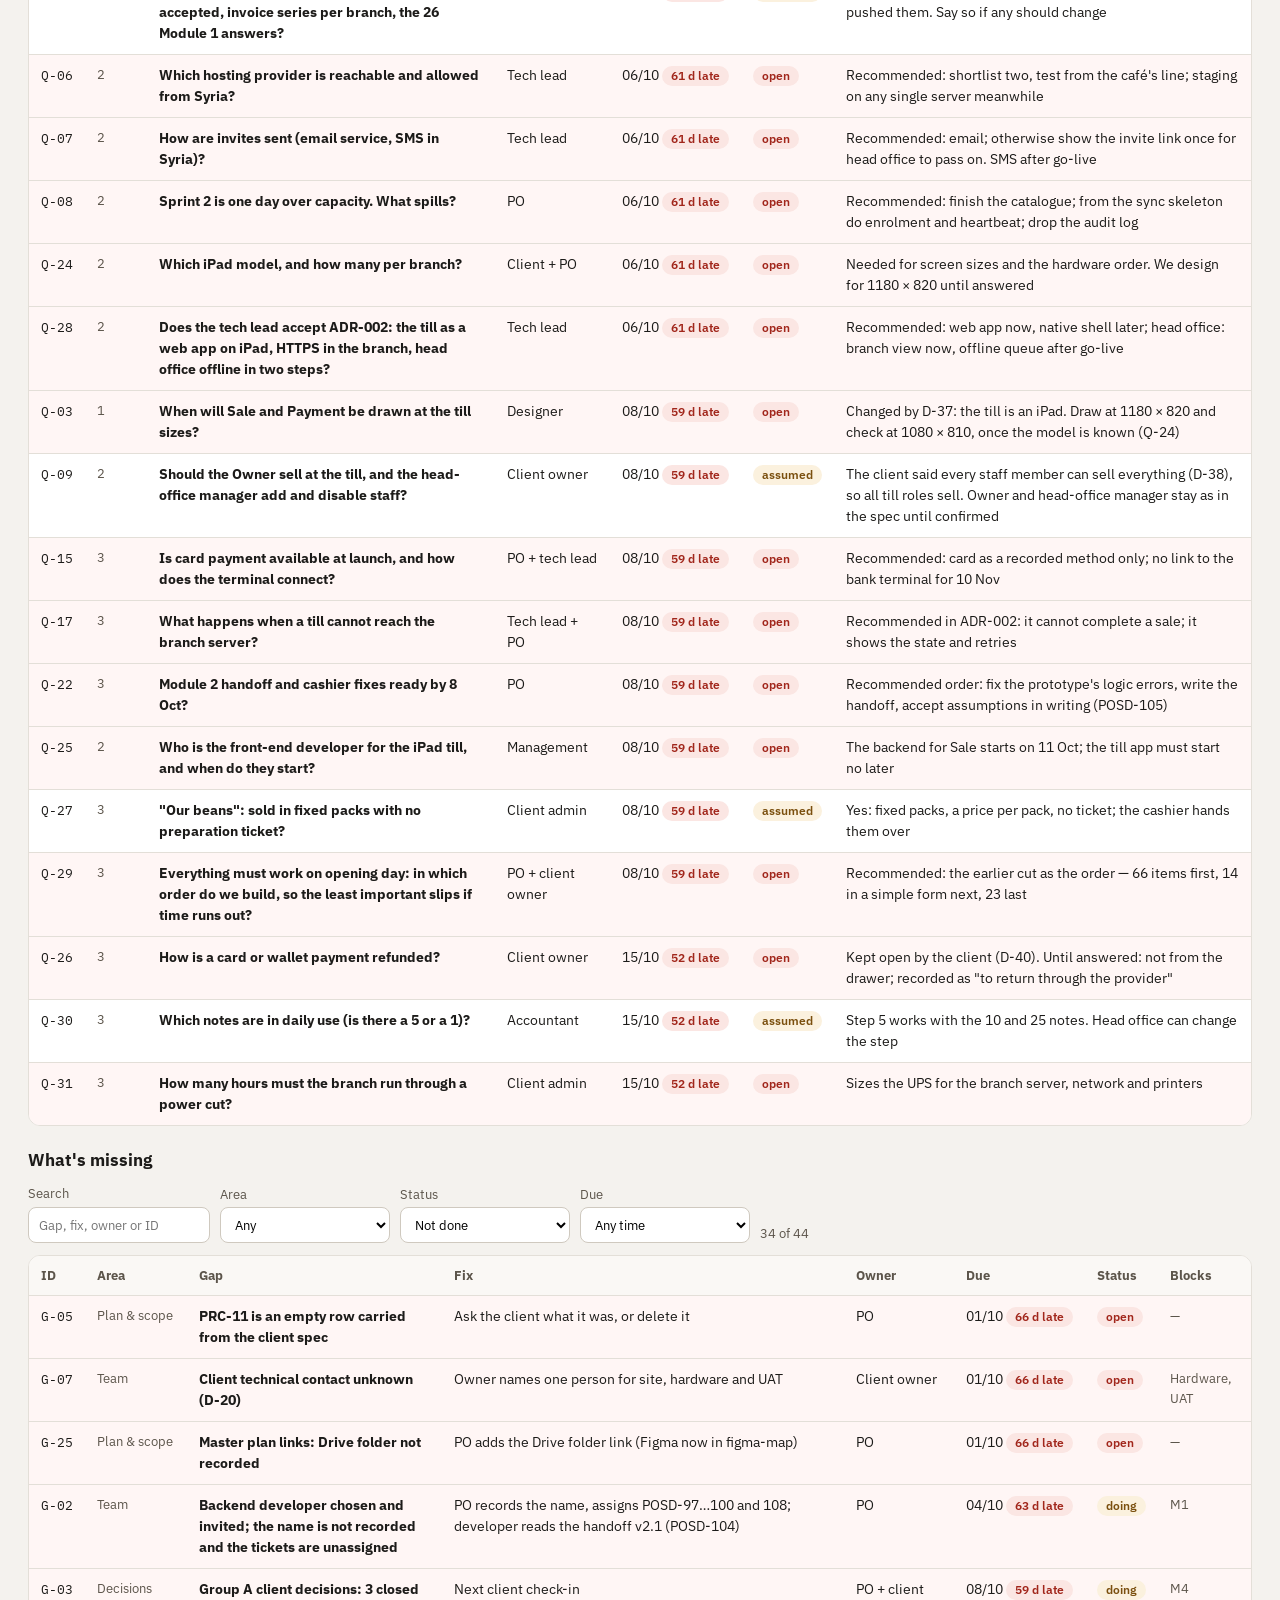
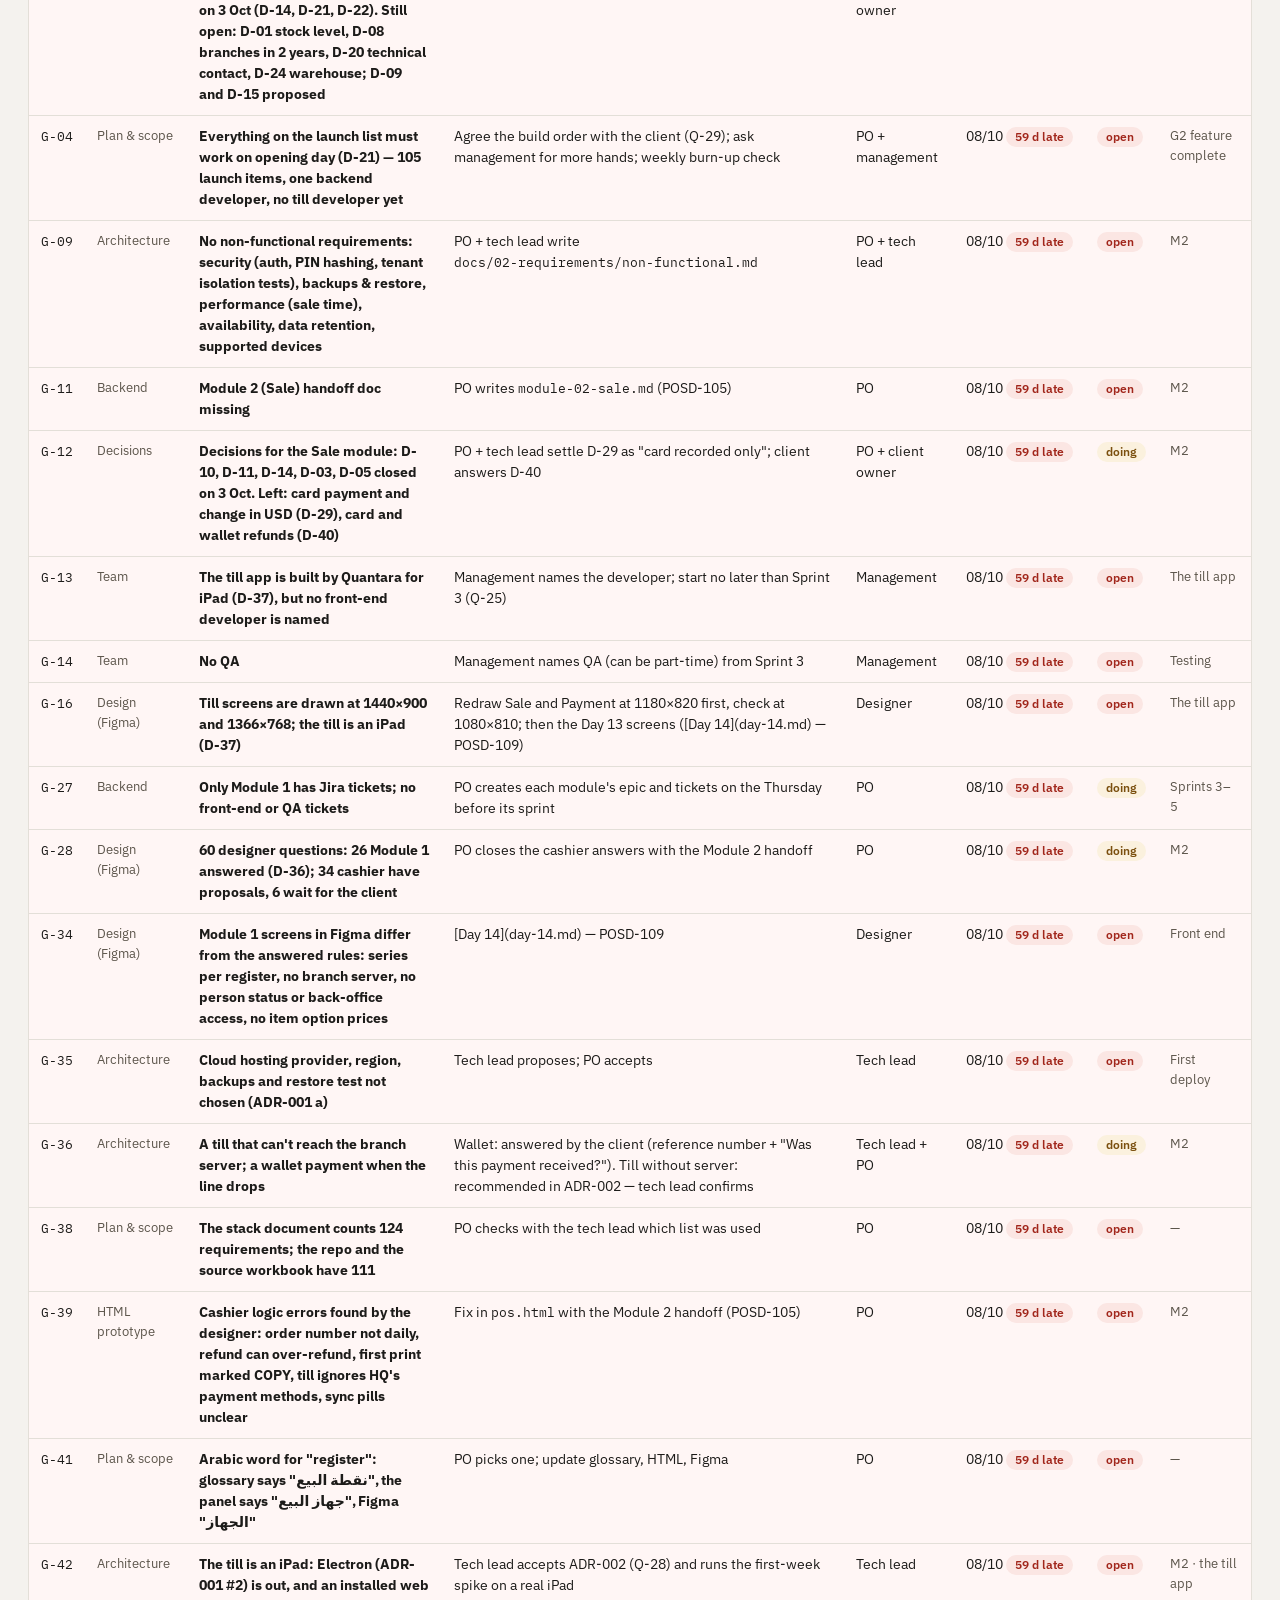
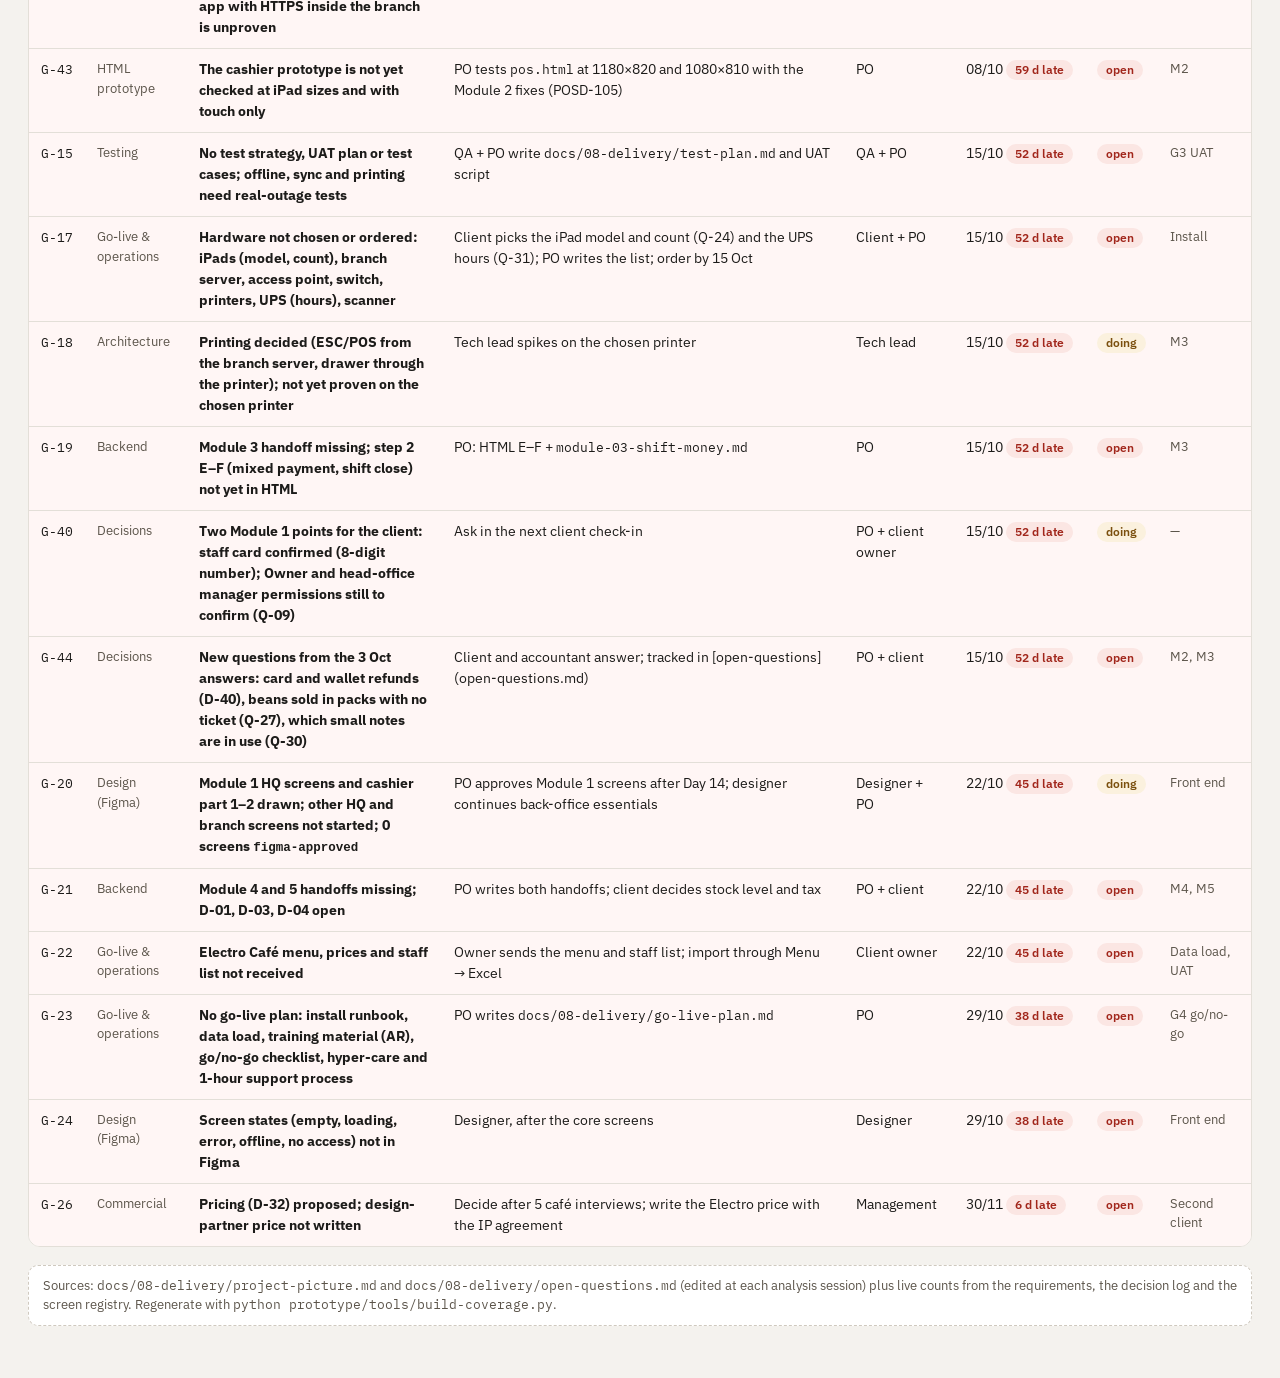
==== commit 56a357e1: "Answers of 3 Oct; ADR-002" ====
--- a/prototype/requirements.html
+++ b/prototype/requirements.html
@@ -51,6 +51,8 @@
     a { color: var(--accent); } .links a { display: inline-block; margin-inline-end: 10px; }
     .n10 { font-family: "IBM Plex Mono", monospace; font-size: 12px; }
     .gates td:not(:first-child):not(:nth-child(2)) { text-align: center; }
+    #build td:nth-child(2) { text-align: center; }
+    .answered { background: var(--pos-bg); color: var(--pos); } .assumed { background: var(--warn-bg); color: var(--warn); } .todo { background: var(--neu-bg); color: var(--neu); }
     .note { background: var(--surface); border: 1px dashed #cfc9bf; border-radius: 10px; padding: 10px 14px; font-size: 13px; color: var(--ink2); margin-top: 18px; }
   </style>
 </head>
@@ -58,7 +60,7 @@
   <header>
     <div>
       <h1>Quantara · Project picture</h1>
-      <p class="sub">What the project still lacks for a clear, full picture before <b>Tue 10 Nov 2026</b>, and where every requirement stands. Internal PO tool — English only.</p>
+      <p class="sub">Where the build stands, which questions are open, and what the project still lacks before <b>Tue 10 Nov 2026</b>, and where every requirement stands. Internal PO tool — English only.</p>
     </div>
     <p class="sub" id="stamp"></p>
   </header>
@@ -73,6 +75,17 @@
     <div class="areas" id="areas"></div>
     <h2>Module gates — can the backend start?</h2>
     <div class="tablewrap"><table class="gates"><thead><tr><th>Module</th><th>Backend sprint</th><th>HTML</th><th>Flows</th><th>Handoff</th><th>Decisions</th><th>Stack</th></tr></thead><tbody id="gates"></tbody></table></div>
+    <h2>Build process — from specification to live</h2>
+    <div class="tablewrap"><table class="gates"><thead><tr><th>Module</th><th>Specification</th><th>Design</th><th>Backend</th><th>Front end</th><th>Tested</th><th>Live</th></tr></thead><tbody id="build"></tbody></table></div>
+    <h2>Open questions</h2>
+    <div class="bar">
+      <label>Search <input id="qq" type="search" placeholder="Question, answer or ID"></label>
+      <label>Status <select id="qstatus"><option value="">Not answered</option><option value="all">All</option><option>open</option><option>assumed</option><option>answered</option></select></label>
+      <label>Who <select id="qgroup"><option value="">Anyone</option><option>management</option><option>client</option><option>accountant</option><option>team</option></select></label>
+      <label>Sprint <select id="qsprint"><option value="">Any</option><option>1</option><option>2</option><option>3</option></select></label>
+      <span class="muted" id="qcount"></span>
+    </div>
+    <div class="tablewrap"><table><thead><tr><th>ID</th><th>Sprint</th><th>Question</th><th>Who answers</th><th>Needed by</th><th>Status</th><th>Answer, or what we assume</th></tr></thead><tbody id="questions"></tbody></table></div>
     <h2>What's missing</h2>
     <div class="bar">
       <label>Search <input id="gq" type="search" placeholder="Gap, fix, owner or ID"></label>
@@ -82,7 +95,7 @@
       <span class="muted" id="gcount"></span>
     </div>
     <div class="tablewrap"><table><thead><tr><th>ID</th><th>Area</th><th>Gap</th><th>Fix</th><th>Owner</th><th>Due</th><th>Status</th><th>Blocks</th></tr></thead><tbody id="gaps"></tbody></table></div>
-    <p class="note">Source: <code>docs/08-delivery/project-picture.md</code> (edited at each analysis session) plus live counts from the requirements, the decision log and the screen registry. Regenerate with <code>python prototype/tools/build-coverage.py</code>.</p>
+    <p class="note">Sources: <code>docs/08-delivery/project-picture.md</code> and <code>docs/08-delivery/open-questions.md</code> (edited at each analysis session) plus live counts from the requirements, the decision log and the screen registry. Regenerate with <code>python prototype/tools/build-coverage.py</code>.</p>
   </section>
 
   <section id="reqs" class="wrap" hidden>
@@ -123,6 +136,7 @@
     var reqWorks = C.req_state.works || 0, dec = C.decisions, scr = C.screens, scrTotal = Object.keys(scr).reduce(function (a, k) { return a + scr[k]; }, 0);
     $("kpis").innerHTML = [
       ["Open gaps", notDone.length, late + " overdue · " + soon + " due within 7 days"],
+      ["Open questions", P.questions.filter(function (x) { return x.Status === "open"; }).length + " / " + P.questions.length, P.questions.filter(function (x) { return x.Status === "assumed"; }).length + " on an assumption · " + P.questions.filter(function (x) { return x.Status === "answered"; }).length + " answered"],
       ["Red areas", P.areas.filter(function (a) { return a.Health === "red"; }).length + " / " + P.areas.length, "Block a gate or a module"],
       ["Decisions still open", (dec.open || 0) + (dec.proposed || 0) + " / " + ((dec.open || 0) + (dec.proposed || 0) + (dec.decided || 0)), (dec.open || 0) + " open · " + (dec.proposed || 0) + " proposed · " + (dec.decided || 0) + " decided"],
       ["Screens in Figma", (scr["figma-wip"] || 0) + (scr["figma-approved"] || 0) + " / " + scrTotal, (scr["figma-approved"] || 0) + " approved · " + (scr["figma-wip"] || 0) + " in progress"],
@@ -141,6 +155,31 @@
     $("gates").innerHTML = P.modules.map(function (m) {
       return "<tr><td><b>" + esc(m.Module) + '</b></td><td class="muted">' + esc(m["Backend sprint"]) + "</td>" + ["HTML", "Flows", "Handoff", "Decisions", "Stack"].map(function (k) { var v = m[k]; return '<td><span class="b ' + esc(v) + '">' + (GATE[v] || esc(v)) + "</span></td>"; }).join("") + "</tr>";
     }).join("");
+
+    /* build process: one row per module, one cell per stage */
+    $("build").innerHTML = P.build.map(function (m) {
+      return "<tr><td><b>" + esc(m.Module) + "</b></td>" + ["Specification", "Design", "Backend", "Front end", "Tested", "Live"].map(function (k) { var v = m[k]; return '<td><span class="b ' + esc(v) + '">' + esc(v) + "</span></td>"; }).join("") + "</tr>";
+    }).join("");
+
+    /* open questions (docs/08-delivery/open-questions.md) */
+    var qf = { q: "", status: "", group: "", sprint: "" };
+    function drawQuestions() {
+      var q = qf.q.toLowerCase();
+      var list = P.questions.filter(function (x) {
+        var st = qf.status === "" ? x.Status !== "answered" : qf.status === "all" ? true : x.Status === qf.status;
+        return st && (!qf.group || x.Group === qf.group) && (!qf.sprint || x.Sprint === qf.sprint) && (!q || (x.ID + " " + x.Question + " " + x.Answer + " " + x["Who answers"]).toLowerCase().indexOf(q) > -1);
+      }).sort(function (a, b) { return a["Needed by"] < b["Needed by"] ? -1 : a["Needed by"] > b["Needed by"] ? 1 : a.ID < b.ID ? -1 : 1; });
+      $("qcount").textContent = list.length + " of " + P.questions.length;
+      $("questions").innerHTML = list.map(function (x) {
+        var isLate = x.Status === "open" && days(x["Needed by"]) < 0;
+        return '<tr class="' + (isLate ? "late" : "") + '"><td><code>' + esc(x.ID) + '</code></td><td class="muted">' + esc(x.Sprint) + "</td><td><b>" + md(x.Question) + "</b></td><td>" + esc(x["Who answers"]) + '</td><td style="white-space:nowrap">' + (x.Status === "answered" ? esc(x["Needed by"]) : dueText(x["Needed by"])) + '</td><td><span class="b ' + esc(x.Status) + '">' + esc(x.Status) + "</span></td><td>" + md(x.Answer) + "</td></tr>";
+      }).join("") || '<tr><td colspan="7" class="muted">Nothing matches.</td></tr>';
+    }
+    $("qq").addEventListener("input", function (e) { qf.q = e.target.value; drawQuestions(); });
+    $("qstatus").addEventListener("change", function (e) { qf.status = e.target.value; drawQuestions(); });
+    $("qgroup").addEventListener("change", function (e) { qf.group = e.target.value; drawQuestions(); });
+    $("qsprint").addEventListener("change", function (e) { qf.sprint = e.target.value; drawQuestions(); });
+    drawQuestions();
 
     var areasList = []; P.gaps.forEach(function (x) { if (areasList.indexOf(x.Area) < 0) areasList.push(x.Area); });
     $("garea").innerHTML = '<option value="">Any</option>' + areasList.map(function (a) { return "<option>" + esc(a) + "</option>"; }).join("");
